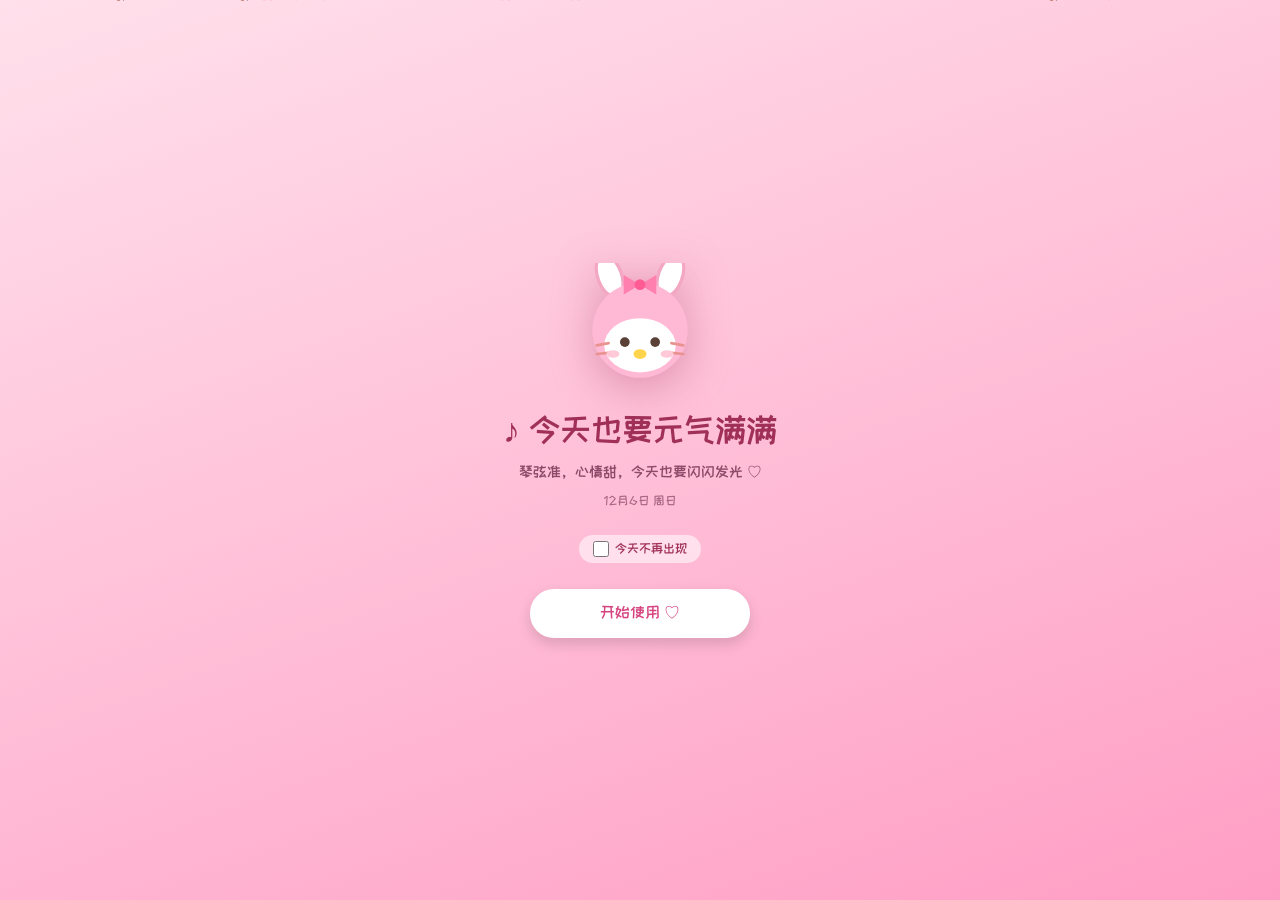
==== app/index.html @ b3c363d9 "修复时间选择器确定键50%点不动：确定键移至弹层头部（远离iOS底部工具栏遮盖区），全弹层底部安全垫增加" ====
<!DOCTYPE html>
<html lang="zh-CN">
<head>
<meta charset="UTF-8">
<meta name="viewport" content="width=device-width, initial-scale=1.0, viewport-fit=cover, user-scalable=no">
<meta name="apple-mobile-web-app-capable" content="yes">
<meta name="mobile-web-app-capable" content="yes">
<meta name="apple-mobile-web-app-status-bar-style" content="default">
<meta name="apple-mobile-web-app-title" content="秋秋课表">
<meta name="theme-color" content="#ffe6ef">
<link rel="apple-touch-icon" href="assets/icon-180.png?v=2">
<link rel="icon" href="assets/icon-192.png?v=2">
<link rel="manifest" href="manifest.json">
<title>秋秋课表 🎻</title>
<link rel="stylesheet" href="css/app.css">
</head>
<body class="t-melody">

<div id="wallpaper"></div>

<!-- 装饰 -->
<span class="deco" style="top:90px;left:-16px;font-size:70px">🎀</span>
<span class="deco" style="bottom:120px;right:-14px;font-size:60px">🌸</span>

<div id="app">
  <main id="main">

    <!-- ===== 今日 ===== -->
    <section class="page on" id="page-today">
      <div class="pagehead">
        <div>
          <div class="dt" id="todayDate">—</div>
          <h1 id="todayGreet">今日课程</h1>
        </div>
        <div class="sticker" id="mascotSlot"></div>
      </div>
      <div id="birthdayWrap"></div>
      <div id="nextWrap"></div>
      <div id="todayList" class="lList"></div>
      <div id="todaySummary" style="margin:6px 4px 0"></div>
    </section>

    <!-- ===== 周课表 ===== -->
    <section class="page" id="page-week">
      <div class="pagehead">
        <div>
          <div class="dt" id="weekMonth">—</div>
          <h1>本周课表</h1>
        </div>
        <div class="sticker" id="mascotSlot2"></div>
      </div>
      <div class="weeknav">
        <button id="wkPrev">‹</button>
        <span class="wt" id="wkLabel">—</span>
        <button id="wkNext">›</button>
        <div class="vtoggle">
          <button id="vHol" title="假期">🏖️</button>
          <button id="vList" class="on" title="列表">📋</button>
          <button id="vGrid" title="网格">▦</button>
        </div>
      </div>
      <div id="weekList"></div>
      <div id="weekGrid" style="display:none"></div>
      <div id="weekSummary" style="margin:6px 4px 0;text-align:center"></div>
    </section>

    <!-- ===== 学生 ===== -->
    <section class="page" id="page-students">
      <div class="pagehead">
        <div>
          <div class="dt">一起进步的小朋友们</div>
          <h1>我的学生</h1>
        </div>
        <div class="sticker" id="mascotSlot3"></div>
      </div>
      <div id="studentStats"></div>
      <div class="bstrip" id="bdayStrip"></div>
      <div class="search" id="searchWrap">🔍 <input type="text" id="searchInput" placeholder="找学生、找曲子…"></div>
      <div id="studentList"></div>
      <div style="text-align:center;margin-top:6px">
        <button class="btn ghost" id="btnAddStudent2">＋ 添加学生</button>
      </div>
    </section>

    <!-- ===== 乐团 ===== -->
    <section class="page" id="page-orch">
      <div class="pagehead">
        <div>
          <div class="dt">排练与演出，都值得被记住</div>
          <h1>乐团 · 演出</h1>
        </div>
        <div class="sticker" id="mascotSlot4"></div>
      </div>
      <div id="orchStats"></div>
      <div id="projList"></div>
      <div style="text-align:center;margin-top:6px">
        <button class="btn" id="btnAddProject">＋ 新演出项目</button>
      </div>
    </section>

    <!-- ===== 主题 ===== -->
    <section class="page" id="page-themes">
      <div class="pagehead">
        <div>
          <div class="dt">今天想穿哪一套？</div>
          <h1>主题 · 壁纸</h1>
        </div>
        <div class="sticker" style="font-size:28px">🎨</div>
      </div>
      <div class="tlabel">👤 我的头像（设置后显示在今日页）</div>
      <div style="display:flex;gap:14px;align-items:center;margin:0 4px 4px">
        <div class="sticker" id="userAvSlot" style="width:64px;height:64px;overflow:hidden"></div>
        <div style="flex:1">
          <label class="upbtn">📷 上传我的头像<input type="file" id="userAvFile" accept="image/*" hidden></label>
          <button class="btn ghost" id="btnUserAvDel" style="font-size:12px;padding:6px 12px;margin-left:8px">移除</button>
          <div class="thint" style="margin:6px 0 0;text-align:left">存在本机，不参与同步</div>
        </div>
      </div>
      <div class="tlabel">👤 我的资料与偏好</div>
      <div class="frm" style="margin:0 4px 4px">
        <div><label>称呼（问候和祝福里都会叫你）</label><input type="text" id="setName" placeholder="如：秋秋老师" maxlength="12"></div>
        <div style="display:flex;gap:9px;align-items:flex-end">
          <div style="flex:1"><label>我的生日</label>
            <button type="button" class="tfield" id="setBday">🎂 点击选择月-日</button></div>
          <div style="width:130px"><label>每节课时长</label>
            <select id="setDur" class="tsel" style="width:100%">
              <option value="30">30 分钟</option><option value="45">45 分钟</option><option value="60">60 分钟</option>
            </select></div>
        </div>
        <div><label>每日开屏祝福语（一行一句，留空恢复默认）</label>
          <textarea id="setGreetings" style="min-height:64px" placeholder="一行一句，每天轮换一条"></textarea></div>
        <button class="btn big" id="btnSaveProfile">保存资料 ♡</button>
      </div>
      <div class="tlabel">🎀 主题角色（换一套 = 全 App 换配色和贴纸）</div>
      <div class="tgrid" id="themeGrid"></div>
      <div class="tlabel">🔤 字体（选完立刻生效，第一次会下载一下）</div>
          <div class="fgrid" id="fontGrid"></div>
          <div class="tlabel">🖼️ 壁纸（背景随时换，也可上传自己的图片）</div>
      <div class="wgrid" id="wallGrid"></div>
      <div style="margin:10px 4px 0">
        <label class="upbtn">📷 上传自定义壁纸<input type="file" id="wallFile" accept="image/*" hidden></label>
      </div>
      <div class="tlabel">🎵 小工具</div>
      <div class="funrow">
        <button class="btn ghost" id="btnTuner">🎻 A4 音叉</button>
        <button class="btn ghost" id="btnMetro">🥁 节拍器</button>
      </div>
      <div class="tlabel">📄 账本</div>
      <div style="margin:0 4px 4px;display:flex;gap:9px">
        <button class="btn ghost" id="btnBill" style="flex:1">📊 本月账单</button>
        <button class="btn ghost" id="btnYear" style="flex:1">📈 年度统计</button>
      </div>
      <div class="tlabel">💾 数据小管家</div>
      <button class="btn big" id="btnOneImport" style="margin-bottom:10px">✨ 一键导入课表（粘贴文本 / 截图识别）</button>
      <div class="datarow">
        <button class="btn ghost" id="btnExport">📤 导出备份</button>
        <button class="btn ghost" id="btnImport">📥 导入备份</button>
      </div>
      <div class="tlabel">☁️ 云同步（两台手机数据一致）</div>
      <div class="frm" style="margin:0 4px">
        <div><label>服务器地址</label><input type="text" id="syncUrl" placeholder="如 https://qinqin.你的域名.com" autocomplete="off"></div>
        <div><label>同步码（一家人共用同一个）</label><input type="text" id="syncToken" placeholder="服务器 tokens.txt 里的码" autocomplete="off"></div>
        <div class="datarow">
          <button class="btn ghost" id="btnSyncSave">💾 保存设置</button>
          <button class="btn ghost" id="btnSyncTest">🔌 测试连接</button>
          <button class="btn ghost" id="btnSyncUp">⬆️ 上传</button>
          <button class="btn ghost" id="btnSyncDown">⬇️ 下载合并</button>
        </div>
        <div class="thint" id="syncHint">数据存在本机；配好云同步后，改任何内容都会自动同步到另一台手机 ♡</div>
      </div>
      <div class="thint" id="aboutLine">秋秋课表 · 一个装着爱的小课表 ♡</div>
    </section>

  </main>

  <nav id="tabbar">
    <button class="tab on" data-page="today"><span class="ti">🏠</span>今日</button>
    <button class="tab" data-page="week"><span class="ti">🗓️</span>周课表</button>
    <button class="tab" data-page="students"><span class="ti">🎀</span>学生</button>
    <button class="tab" data-page="orch"><span class="ti">🎼</span>乐团</button>
    <button class="tab" data-page="themes"><span class="ti">🎨</span>主题</button>
  </nav>
</div>

<!-- ===== 弹层：学生编辑 ===== -->
<div class="mask" id="maskStudent">
  <div class="sheet" style="position:relative">
    <button class="close" data-close="maskStudent">✕</button>
    <h3 id="studentFormTitle">添加学生</h3>
    <div class="frm">
      <div><label>名字</label><input type="text" id="fName" placeholder="小朋友的昵称" maxlength="10"></div>
      <div><label>头像（点一个，或上传照片）</label>
        <div id="avPrev" class="sticker" style="width:52px;height:52px;margin:0 auto 8px;display:flex;align-items:center;justify-content:center;font-size:26px;overflow:hidden"></div><div class="emgrid" id="emGrid"></div>
        <div style="display:flex;gap:10px;align-items:center;margin-top:8px">
          <label class="upbtn">📷 上传照片做头像<input type="file" id="avatarFile" accept="image/*" hidden></label>
          <span style="font-size:11px;color:var(--sub)">自动裁方压缩，存在手机里</span>
        </div>
      </div>
      <div><label>课程颜色（周课表格子和卡片都用它）</label><div class="emgrid" id="heartGrid"></div></div>
      <div><label>程度 / 级别</label><input type="text" id="fLevel" placeholder="如：英皇 3 级 / 启蒙班" maxlength="12"></div>
      <div><label>正在练的曲子</label><input type="text" id="fPiece" placeholder="如：《开塞 No.2》" maxlength="30"></div>
      <div><label>地点（去哪上这孩子的课）</label><input type="text" id="fLoc" placeholder="如：琴房 302 / 学校 / 线上" maxlength="16"></div>
      <div style="display:flex;gap:9px">
        <div style="flex:1"><label>家长电话</label><input type="text" id="fPhone" placeholder="家长手机号" inputmode="tel" maxlength="15"></div>
        <div style="flex:1"><label>孩子生日（月-日）</label><input type="text" id="fBday" placeholder="如 03-15" maxlength="5"></div>
      </div>
      <div style="display:flex;gap:9px;align-items:flex-end">
        <div style="flex:1"><label>课时包（剩余节数）</label><input type="number" id="fPass" placeholder="如 20" min="0" inputmode="numeric"></div>
        <div style="flex:1.2"><label>练琴照片（最多6张）</label>
          <label class="upbtn" style="width:100%;justify-content:center">📷 上传照片<input type="file" id="photoFile" accept="image/*" multiple hidden></label></div>
      </div>
      <div id="photoGrid" class="pgrid"></div>
      <div><label>每节课课时费（元，选填，用来记小账本）</label><input type="number" id="fFee" placeholder="如：300" min="0" inputmode="numeric"></div>
      <div><label>每周固定上课时间（可多个，带备注）</label><div id="slotRows"></div>
        <button type="button" class="btn ghost" id="btnAddSlot" style="margin-top:8px;font-size:13px;padding:8px 14px">＋ 加一个固定时间</button>
      </div>
      <div><label>备注</label><textarea id="fNote" placeholder="手型要盯、家长微信是…" maxlength="60"></textarea></div>
      <div class="formerr" id="studentErr">先给小朋友起个名字吧</div>
      <button class="btn big" id="btnSaveStudent">保存 ♡</button>
      <button class="btn ghost big" id="btnDelStudent" style="display:none;color:#e05c7e">删除这个学生</button>
    </div>
  </div>
</div>

<!-- ===== 弹层：课程操作 ===== -->
<div class="mask" id="maskLesson">
  <div class="sheet" style="position:relative">
    <button class="close" data-close="maskLesson">✕</button>
    <div class="lessonhead">
      <div class="av" id="lsAv">🐰</div>
      <div><div class="t1" id="lsTitle">果果 · 10:30</div><div class="t2" id="lsSub">《开塞 No.2》</div></div>
    </div>
    <div class="actgrid">
      <button class="btn" id="btnDone">✓ 上完这节课</button>
      <button class="btn ghost" id="btnLeave">🏖️ 今天请假</button>
      <button class="btn ghost" id="btnCancelStatus">↩️ 撤销打卡状态</button>
      <button class="btn ghost" id="btnResched" style="display:none">📅 改期（选新日期时间）</button>
      <button class="btn ghost" id="btnConfirm" style="display:none">✅ 确认已约（家长已确认）</button>
      <button class="btn ghost" id="btnEditEvent" style="display:none">✏️ 改期 / 编辑</button>
      <button class="btn ghost" id="btnDelExtra" style="color:#e05c7e;display:none">🗑️ 删除这节加课</button>
    </div>
    <div class="notewrap" id="noteWrap">
      <div class="frm" style="margin-top:12px">
        <div><label>这节课的小记录（选填）</label>
        <textarea id="lsNote" placeholder="作业：开塞 3-5 条；顿弓有进步 ♪"></textarea></div>
        <button class="btn big" id="btnSaveDone">保存打卡 ✓</button>
      </div>
    </div>
  </div>
</div>

<!-- ===== 弹层：加课 ===== -->
<div class="mask" id="maskExtra">
  <div class="sheet" style="position:relative">
    <button class="close" data-close="maskExtra">✕</button>
    <h3>加一节课</h3>
    <div class="frm">
      <div><label>学生</label><select id="exStudent"></select></div>
      <button type="button" class="tfield big" id="exDT">📅 点此选择日期与开始时间</button>
      <button type="button" class="tfield big" id="exEndT">🏁 结束时间（选填，点了再选）</button>
      <div><label>备注（选填）</label><input type="text" id="exNote" placeholder="加课 / 补课" maxlength="20"></div>
      <div class="formerr" id="extraErr">先去「学生」页添加小朋友哦</div>
      <button class="btn big" id="btnSaveExtra">加上这节课 ♪</button>
    </div>
  </div>
</div>

<!-- ===== 弹层：音叉 / 节拍器 ===== -->
<div class="mask" id="maskTuner">
  <div class="sheet" style="position:relative">
    <button class="close" data-close="maskTuner">✕</button>
    <div id="tunerPane">
      <h3>🎻 A4 音叉</h3>
      <div class="tunerbox">
        <div class="note">A · 440Hz</div>
        <button class="btn big" id="btnPlayA4">▷ 播放标准音</button>
        <div class="hz">对弦的时候用 · 依次是 G D A E</div>
        <div style="display:flex;gap:8px">
          <button class="btn ghost" data-tone="196.0" style="flex:1">G3</button>
          <button class="btn ghost" data-tone="293.7" style="flex:1">D4</button>
          <button class="btn ghost" data-tone="440.0" style="flex:1">A4</button>
          <button class="btn ghost" data-tone="659.3" style="flex:1">E5</button>
        </div>
      </div>
    </div>
    <div id="metroPane" style="display:none">
      <h3>🥁 节拍器</h3>
      <div class="tunerbox">
        <div class="pulse" id="metroPulse">🎶</div>
        <div class="bpmdir">
          <button class="btn ghost" id="bpmMinus">−</button>
          <input type="number" id="bpmVal" value="72" min="30" max="220">
          <button class="btn ghost" id="bpmPlus">＋</button>
          <span style="font-size:12.5px;color:var(--sub)">BPM</span>
        </div>
        <div class="beatdots" id="beatDots"><span></span><span></span><span></span><span></span></div>
        <button class="btn big" id="btnMetroToggle">▷ 开始打拍子</button>
      </div>
    </div>
  </div>
</div>

    <!-- ===== 弹层：假期模式 ===== -->
    <div class="mask" id="maskHoliday">
      <div class="sheet" style="position:relative">
        <button class="close" data-close="maskHoliday">✕</button>
        <h3>🏖️ 假期模式</h3>
        <div class="frm">
          <div class="thint" style="text-align:left;margin-bottom:4px">假期范围内的课自动置灰放假，不计入课时和账本</div>
          <div id="holList"></div>
          <div style="display:flex;gap:9px;margin-top:6px">
            <button type="button" class="tfield" id="holStart">📅 开始日期</button>
            <button type="button" class="tfield" id="holEnd">📅 结束日期</button>
          </div>
          <button class="btn big" id="btnAddHol">＋ 添加这段假期</button>
        </div>
      </div>
    </div>

    <!-- ===== 弹层：备份 ===== -->
<div class="mask" id="maskBackup">
  <div class="sheet" style="position:relative">
    <button class="close" data-close="maskBackup">✕</button>
    <h3 id="backupTitle">导出备份</h3>
    <div class="frm">
      <div id="backupHint" style="font-size:12.5px;color:var(--sub);line-height:1.7"></div>
      <textarea id="backupText" style="min-height:110px;font-size:12px;word-break:break-all" readonly></textarea>
      <button class="btn big" id="btnCopyCode">复制分享码</button>
      <button class="btn ghost big" id="btnDoImport" style="display:none">导入这份课表</button>
    </div>
  </div>
</div>

<!-- ===== 弹层：演出项目 ===== -->
<div class="mask" id="maskProject">
  <div class="sheet" style="position:relative">
    <button class="close" data-close="maskProject">✕</button>
    <h3 id="projFormTitle">新演出项目</h3>
    <div class="frm">
      <div><label>项目名称（乐团 + 音乐会）</label><input type="text" id="pTitle" placeholder="如：城市交响乐团 · 秋季音乐会" maxlength="24"></div>
      <div style="display:flex;gap:9px">
        <div style="flex:1"><label>排练费 / 次（元）</label><input type="number" id="pRfee" placeholder="如：300" min="0" inputmode="numeric"></div>
        <div style="flex:1"><label>演出费 / 场（元）</label><input type="number" id="pCfee" placeholder="如：800" min="0" inputmode="numeric"></div>
      </div>
      <div><label>备注（选填）</label><input type="text" id="pNote" placeholder="指挥、曲目、联系人…" maxlength="40"></div>
      <div class="formerr" id="projErr">给项目起个名字吧</div>
      <button class="btn big" id="btnSaveProject">保存 ♡</button>
      <button class="btn ghost big" id="btnDelProject" style="display:none;color:#e05c7e">🗑️ 删除这个项目（连排练演出一起）</button>
    </div>
  </div>
</div>

<!-- ===== 弹层：排练 / 演出日程 ===== -->
<div class="mask" id="maskEvent">
  <div class="sheet" style="position:relative">
    <button class="close" data-close="maskEvent">✕</button>
    <h3 id="eventFormTitle">加排练</h3>
    <div class="frm">
      <div><label>属于哪个项目</label><select id="evProject"></select></div>
      <div style="display:flex;gap:9px">
        <div style="flex:1"><label>类型</label><select id="evKind">
          <option value="reh">🎼 排练</option>
          <option value="perf">✨ 演出</option>
        </select></div>
        <div style="flex:1.6"><label>日期与开始时间（点此选择）</label>
          <button type="button" class="tfield big" id="evDT">📅 选择</button></div>
      </div>
      <button type="button" class="tfield big" id="evEndT">🏁 结束时间（选填，点了再选）</button>
      <div><label>地点（选填）</label><input type="text" id="evVenue" placeholder="排练厅 / 音乐厅地址" maxlength="30"></div>
      <div><label>备注（选填）</label><input type="text" id="evNote" placeholder="重点过乐队合奏部分" maxlength="30"></div>
      <div class="formerr" id="eventErr">要先有演出项目哦</div>
      <button class="btn big" id="btnSaveEvent">保存 ♪</button>
      <button class="btn ghost big" id="btnDelEvent" style="display:none;color:#e05c7e">🗑️ 删除这条日程</button>
    </div>
  </div>
</div>

<!-- ===== 弹层：一键导入课表 ===== -->
<div class="mask" id="maskOneImport">
  <div class="sheet" style="position:relative">
    <button class="close" data-close="maskOneImport">✕</button>
    <h3>📥 一键导入课表</h3>
    <div class="itabs">
      <button class="itab on" data-imp="text">📝 粘贴文本</button>
      <button class="itab" data-imp="ai">🖼️ 截图识别</button>
    </div>
    <div id="impTextPane" class="frm" style="margin-top:12px">
      <div><label>把备忘录 / 微信里的课表文字原样粘贴进来</label>
      <textarea id="impText" style="min-height:150px" placeholder="支持这种格式：&#10;周六&#10;音乐教室 302&#10;9:45~10:30 小小兔&#10;10:30~11:15 果果（先去 301 再去 302）&#10;周日&#10;城南教学点&#10;陆小慷 7:30"></textarea></div>
      <button class="btn big" id="btnParseText">解析预览 ♪</button>
      <div class="thint">全程在本机解析，不联网、不花钱。识别不了的行会列出来供参考</div>
    </div>
    <div id="impAiPane" class="frm" style="margin-top:12px;display:none">
      <div><label>课表截图（备忘录 / 聊天记录截图都行）</label>
      <input type="file" id="impFile" accept="image/*" style="width:100%;font-size:13px"></div>
      <div><label>智谱 API Key（图片识别需要，只存在本机）</label>
      <input type="text" id="aiKey" placeholder="粘贴你的智谱 Key" autocomplete="off"></div>
      <button class="btn big" id="btnAiParse">🤖 识别这张截图</button>
      <div class="thint">走 AI 识别，免费模型（glm-4v-flash）；不想配 Key 就用左边的粘贴文本</div>
    </div>
    <div id="impPreview" style="display:none">
      <div class="tlabel" style="margin-top:14px">解析结果 —— 勾选要导入的，名字/时间/地点都能改</div>
      <div id="prevList"></div>
      <div id="prevSkipped" style="display:none;margin:8px 4px 0">
        <div class="thint" style="text-align:left;color:#c9a26b">⚠️ 这些行没看懂，没敢导入：</div>
        <div id="prevSkippedList" style="font-size:11.5px;color:var(--sub);padding:2px 6px;line-height:1.7"></div>
      </div>
      <button class="btn big" id="btnDoImportSched" style="margin-top:12px">导入勾选的课程 ♡</button>
    </div>
  </div>
</div>

<!-- ===== 弹层：账单/统计 ===== -->
    <div class="mask" id="maskBill">
      <div class="sheet" style="position:relative">
        <button class="close" data-close="maskBill">✕</button>
        <h3 id="billTitle">📊 本月账单</h3>
        <div id="billBody"></div>
        <button class="btn big" id="btnBillCopy" style="margin-top:12px">📋 复制账单文本</button>
      </div>
    </div>

    <!-- ===== 弹层：日期时间选择器 ===== -->
<div class="mask" id="maskPick">
  <div class="sheet" style="position:relative">
    <div class="phead">
      <button class="pghost" id="pickClose">✕</button>
      <h3 id="pickTitle">选择时间</h3>
      <button class="pok" id="pickOk">确定</button>
    </div>
    <div id="pickCalWrap" style="display:none">
      <div class="calnav">
        <button id="calPrev">‹</button><span id="calLabel"></span><button id="calNext">›</button>
      </div>
      <div class="calgrid" id="calDow">
        <span class="cdow">一</span><span class="cdow">二</span><span class="cdow">三</span><span class="cdow">四</span><span class="cdow">五</span><span class="cdow">六</span><span class="cdow">日</span>
      </div>
      <div class="calgrid" id="calGrid"></div>
    </div>
    <div class="pdisp" id="pickDisp">--:--</div>
    <div class="chipgrid" id="chipGrid"></div>
    <div class="fine">
      <button type="button" id="fM5">− 5 分钟</button>
      <button type="button" id="fP5">＋ 5 分钟</button>
    </div>
  </div>
</div>

<!-- ===== 生日彩蛋 ===== -->
<div id="splash">
  <svg class="mel" viewBox="0 0 120 120">
    <ellipse cx="32" cy="12" rx="11" ry="20" fill="#fff" stroke="#f3a7c3" stroke-width="3" transform="rotate(-20 32 12)"/>
    <ellipse cx="88" cy="12" rx="11" ry="20" fill="#fff" stroke="#f3a7c3" stroke-width="3" transform="rotate(20 88 12)"/>
    <circle cx="60" cy="62" r="44" fill="#ffb9d4"/>
    <ellipse cx="60" cy="76" rx="33" ry="25" fill="#fff"/>
    <circle cx="46" cy="73" r="4.5" fill="#5b4037"/><circle cx="74" cy="73" r="4.5" fill="#5b4037"/>
    <ellipse cx="60" cy="84" rx="6" ry="4.5" fill="#ffd44d"/>
    <g stroke="#e8938f" stroke-width="2.5" stroke-linecap="round">
      <line x1="20" y1="76" x2="31" y2="74"/><line x1="20" y1="84" x2="31" y2="83"/>
      <line x1="100" y1="76" x2="89" y2="74"/><line x1="100" y1="84" x2="89" y2="83"/>
    </g>
    <ellipse cx="35" cy="84" rx="6" ry="3.5" fill="#ffc9d8"/><ellipse cx="85" cy="84" rx="6" ry="3.5" fill="#ffc9d8"/>
    <g transform="translate(60 20)"><path d="M0 0 L-15 -9 L-15 9 Z" fill="#ff7fae"/><path d="M0 0 L15 -9 L15 9 Z" fill="#ff7fae"/><circle r="5" fill="#ff5c96"/></g>
  </svg>
  <h2 id="splashTitle">🎂 生日快乐</h2>
  <p id="splashText">愿新的一岁，<br>琴声和日子都甜甜的 ♡<br><span style="font-size:12.5px;opacity:.75">—— 这个小课表，是给你的一份小心意</span></p>
  <label class="splash-skip"><input type="checkbox" id="splashSkip"> 今天不再出现</label>
  <button class="btn big" id="btnSplashClose" style="max-width:220px">开始使用 ♡</button>
</div>

<div id="toast"></div>
<div id="netBadge">📴 离线中 · 数据照常记</div>

<script src="js/app.js"></script>
</body>
</html>
---- app/css/app.css ----
/* 秋秋课表 · 可爱风样式 */
@font-face{
  font-family:'ZCOOL';
  src:url('../assets/zcool.woff2') format('woff2');
  font-display:swap;
}
@font-face{
  font-family:'HuangYou';
  src:url('../assets/font-huangyou.woff2') format('woff2');
  font-display:swap;
}
@font-face{
  font-family:'KaiShu';
  src:url('../assets/font-kai.woff2') format('woff2');
  font-display:swap;
}
*{margin:0;padding:0;box-sizing:border-box;-webkit-tap-highlight-color:transparent}
html,body{height:100%}
body{
  font-family:'ZCOOL','Yuanti SC','PingFang SC','Microsoft YaHei',sans-serif;
  /* 字体族由 body 上的 f-* 类决定 */
  background:var(--bg1);
  color:var(--text);
  overflow-x:hidden;
}

/* ---------- 字体 ---------- */
body.f-kuaile{font-family:'ZCOOL','Yuanti SC','PingFang SC','Microsoft YaHei',sans-serif}
body.f-huangyou{font-family:'HuangYou','ZCOOL','Yuanti SC','PingFang SC','Microsoft YaHei',sans-serif}
body.f-kai{font-family:'KaiShu','Yuanti SC','PingFang SC','Microsoft YaHei',sans-serif}
body.f-sys{font-family:-apple-system,BlinkMacSystemFont,'PingFang SC','Hiragino Sans GB','Microsoft YaHei',sans-serif}

/* ---------- 字体选择卡片 ---------- */
.fgrid{display:grid;grid-template-columns:1fr 1fr;gap:10px}
.fcard{border-radius:20px;padding:10px 12px;background:var(--card);box-shadow:0 5px 14px rgba(150,100,125,.10);position:relative;outline:2.5px solid transparent;border:none;cursor:pointer;font-family:inherit;text-align:left;min-width:0}
.fcard.sel{outline-color:var(--accent)}
.fcard .fn{font-size:15px;color:var(--text);font-weight:700;display:block}
.fcard .fd{font-size:10.5px;color:var(--sub);display:block;margin-top:2px}
.fcard .ck{position:absolute;top:8px;right:8px;width:20px;height:20px;border-radius:50%;background:var(--accent);color:var(--onaccent);font-size:12px;display:flex;align-items:center;justify-content:center}
.fcard .fs{font-size:20px;color:var(--text)}

/* ---------- 时间控件 / 头像上传 ---------- */
/* ---------- 时间控件 / 头像上传 ---------- */
.tsel{border:2px solid var(--chip);background:var(--card);color:var(--text);border-radius:12px;padding:8px 4px;font-size:14px;font-family:inherit;min-width:0;flex:1}
.tsel.h{flex:1.1}
.av{overflow:hidden}
.av .avimg,.avimg{width:100%;height:100%;object-fit:cover;border-radius:50%;display:block}
.upbtn{display:inline-flex;align-items:center;gap:5px;background:var(--chip);color:var(--text);border-radius:16px;padding:8px 14px;font-size:13px;cursor:pointer;user-select:none}
.upbtn:active{transform:scale(.97)}

/* ---------- 日期时间选择器 / 可点字段 ---------- */
/* ---------- 日期时间选择器 / 可点字段 ---------- */
.tfield{display:block;width:100%;text-align:left;background:var(--card);border:2px solid var(--chip);color:var(--text);border-radius:14px;padding:10px 12px;font-size:14px;font-family:inherit;cursor:pointer;min-width:0}
.tfield:active{transform:scale(.985)}
.tfield.big{border-radius:18px}
.calnav{display:flex;align-items:center;justify-content:center;gap:16px;margin-bottom:8px}
.calnav button{background:var(--card);border:2px solid var(--chip);color:var(--text);border-radius:12px;width:36px;height:30px;font-size:15px;cursor:pointer}
.calnav span{font-size:15px;color:var(--text);min-width:110px;text-align:center}
.calgrid{display:grid;grid-template-columns:repeat(7,1fr);gap:4px;margin-bottom:6px}
.cdow{font-size:10.5px;color:var(--sub);text-align:center;padding:2px 0}
.cday{aspect-ratio:1;border:none;background:var(--card);border-radius:10px;font-size:13px;color:var(--text);cursor:pointer;font-family:inherit}
.cday:active{transform:scale(.92)}
.cday.on{background:var(--accent);color:var(--onaccent);font-weight:700}
.cday.today{box-shadow:inset 0 0 0 2px var(--accent)}
.pdisp{font-size:34px;text-align:center;color:var(--accent);margin:6px 0 10px;letter-spacing:1px}
.chipgrid{display:grid;grid-template-columns:repeat(4,1fr);gap:6px;max-height:190px;overflow-y:auto}
.chip{border:2px solid var(--chip);background:var(--card);color:var(--text);border-radius:12px;padding:9px 0;font-size:13px;cursor:pointer;font-family:inherit}
.chip.on{background:var(--accent);border-color:var(--accent);color:var(--onaccent);font-weight:700}
.fine{display:flex;gap:10px;justify-content:center;margin-top:10px}
.fine button{background:var(--chip);color:var(--text);border:none;border-radius:14px;padding:8px 16px;font-size:13px;cursor:pointer;font-family:inherit}
.dowchips{display:flex;gap:5px;margin-bottom:8px}
.dchip{flex:1;min-width:0;border:2px solid var(--chip);background:var(--card);border-radius:12px;padding:10px 0;font-size:13px;cursor:pointer;color:var(--sub);font-family:inherit;text-align:center}
.dchip.on{background:var(--accent);border-color:var(--accent);color:var(--onaccent);font-weight:700}
.slotcard .slotrow .del{width:40px;height:44px;flex-shrink:0}

/* ---------- 主题 ---------- */
body.t-melody{--bg1:#ffe6ef;--bg2:#fff9fb;--accent:#ff6d9d;--accent2:#ff8fb3;--chip:#ffd7e5;--text:#7c4258;--sub:#b9879b;--card:#ffffff;--onaccent:#fff}
body.t-kitty{--bg1:#fff3f4;--bg2:#ffffff;--accent:#ff5f7e;--accent2:#ff8298;--chip:#ffdde3;--text:#8c3a4a;--sub:#c08e98;--card:#ffffff;--onaccent:#fff}
body.t-kuromi{--bg1:#2e2837;--bg2:#403a4c;--accent:#c79bee;--accent2:#a97fe0;--chip:#4a4258;--text:#f3ecfb;--sub:#a997c2;--card:#463f54;--onaccent:#2e2837}
body.t-cinnamo{--bg1:#e7f3fe;--bg2:#fbfdff;--accent:#5aa9e6;--accent2:#82bff0;--chip:#d3e8fa;--text:#3d6584;--sub:#7d9cb5;--card:#ffffff;--onaccent:#fff}

/* ---------- 壁纸层 ---------- */
#wallpaper{
  position:fixed;inset:0;z-index:0;background-size:cover;background-position:center;
  transition:opacity .3s;
}
#wallpaper::after{content:'';position:absolute;inset:0;background:linear-gradient(160deg,var(--bg1) 0%,var(--bg2) 100%);opacity:.86}
body.t-kuromi #wallpaper::after{opacity:.9}

/* ---------- 布局 ---------- */
#app{position:relative;z-index:1;max-width:520px;margin:0 auto;min-height:100dvh;display:flex;flex-direction:column;
  padding-top:env(safe-area-inset-top)}
main{flex:1;padding:4px 16px 24px}
.page{display:none;animation:fadeIn .25s ease}
.page.on{display:block}
@keyframes fadeIn{from{opacity:0;transform:translateY(6px)}to{opacity:1;transform:none}}

.deco{position:fixed;z-index:0;user-select:none;pointer-events:none;opacity:.14}

/* ---------- 页头 ---------- */
.pagehead{display:flex;justify-content:space-between;align-items:center;padding:12px 4px 10px}
.pagehead .dt{font-size:13px;color:var(--sub)}
.pagehead h1{font-size:26px;color:var(--text);margin-top:2px;font-weight:400}
.sticker{width:56px;height:56px;border-radius:50%;background:var(--card);box-shadow:0 4px 14px rgba(0,0,0,.10);display:flex;align-items:center;justify-content:center;overflow:hidden;flex-shrink:0}

/* ---------- 通用组件 ---------- */
.card{background:var(--card);border-radius:22px;box-shadow:0 6px 18px rgba(150,100,125,.10);position:relative}
body.t-kuromi .card{box-shadow:0 6px 18px rgba(0,0,0,.28)}
.pill{display:inline-flex;align-items:center;gap:4px;background:var(--chip);color:var(--text);border-radius:20px;padding:4px 12px;font-size:12.5px}
.pill.acc{background:var(--accent);color:var(--onaccent)}
.btn{
  display:inline-flex;align-items:center;justify-content:center;gap:6px;
  background:var(--accent);color:var(--onaccent);border:none;border-radius:20px;
  padding:11px 20px;font-size:15px;font-family:inherit;cursor:pointer;
  box-shadow:0 6px 14px rgba(0,0,0,.14);transition:transform .12s,opacity .2s;
}
.btn:active{transform:scale(.96)}
.btn.ghost{background:var(--chip);color:var(--text);box-shadow:none}
.btn.big{width:100%;padding:14px;font-size:16px;border-radius:24px}
.btn:disabled{opacity:.45}
button{font-family:inherit}

/* ---------- 生日条 ---------- */
.birthday{margin:2px 4px 0;display:flex;align-items:center;gap:8px;width:calc(100% - 8px);border:none;font-family:inherit;cursor:pointer;
  background:linear-gradient(90deg,var(--accent2),var(--accent));color:var(--onaccent);
  border-radius:18px;padding:9px 14px;font-size:13.5px;
  box-shadow:0 6px 14px rgba(255,109,157,.30)}
.birthday:active{transform:scale(.98)}
.birthday .bd-hint{margin-left:auto;font-size:11px;opacity:.85;background:rgba(255,255,255,.28);border-radius:12px;padding:2px 8px}

/* ---------- 下一节卡片 ---------- */
.nextcard{margin:12px 4px 0;padding:15px 16px}
.nextcard .ear{position:absolute;top:-13px;width:26px;height:30px;background:var(--card);border-radius:50%;z-index:-1}
.nextcard .ear::after{content:'';position:absolute;inset:7px 8px 10px;background:var(--chip);border-radius:50%}
.nextcard .ear.l{left:26px;transform:rotate(-16deg)}
.nextcard .ear.r{right:26px;transform:rotate(16deg)}
.nc-top{display:flex;justify-content:space-between;align-items:center;gap:10px}
.nc-time{font-size:29px;color:var(--text);font-weight:700;letter-spacing:1px;line-height:1.1}
.nc-info{margin-top:6px;font-size:14.5px;color:var(--text)}
.nc-info .st{color:var(--sub);font-size:12.5px;margin-top:3px}
.nc-cd{display:flex;flex-direction:column;align-items:center;gap:4px;flex-shrink:0}
.nc-cd .num{font-size:12.5px;color:var(--sub)}
.cdchip{background:var(--accent);color:var(--onaccent);border-radius:20px;padding:5px 13px;font-size:13px;white-space:nowrap}

/* ---------- 课程行 ---------- */
.lList{margin:12px 4px 0}
.lrow{display:flex;align-items:center;gap:11px;padding:11px 13px;border-radius:20px;margin-bottom:9px;
  background:var(--card);box-shadow:0 4px 12px rgba(150,100,125,.08);cursor:pointer;border:none;width:100%;text-align:left;font-family:inherit}
body.t-kuromi .lrow{box-shadow:0 4px 12px rgba(0,0,0,.25)}
.lrow:active{transform:scale(.985)}
.lrow .lt{font-size:15px;font-weight:700;color:var(--text);width:46px;flex-shrink:0}
.lrow .av{width:38px;height:38px;border-radius:50%;display:flex;align-items:center;justify-content:center;font-size:20px;flex-shrink:0}
.lrow .li{flex:1;min-width:0}
.lrow .nm{font-size:14.5px;color:var(--text);font-weight:700}
.lrow .pc{font-size:12px;color:var(--sub);margin-top:2px;white-space:nowrap;overflow:hidden;text-overflow:ellipsis}
.lrow.done{opacity:.5}
.lrow.done .nm{text-decoration:line-through}
.lrow.leave{opacity:.45}
.lrow .st-chip{font-size:11.5px;border-radius:16px;padding:4px 9px;background:var(--chip);color:var(--text);flex-shrink:0}
.lrow .st-chip.now{background:var(--accent);color:var(--onaccent)}
.lrow .st-chip.done{background:var(--accent);color:var(--onaccent);opacity:.85}
.notemini{font-size:11px;color:var(--accent);margin-top:2px}

/* ---------- 周课表 ---------- */
.weeknav{display:flex;align-items:center;justify-content:center;gap:14px;margin:2px 0 8px}
.weeknav button{background:var(--card);border:none;border-radius:16px;width:38px;height:32px;font-size:15px;color:var(--text);box-shadow:0 3px 8px rgba(150,100,125,.08);cursor:pointer}
.weeknav .wt{font-size:14px;color:var(--text);min-width:110px;text-align:center}
.wrow{display:flex;align-items:center;gap:10px;padding:10px 13px;border-radius:18px;margin-bottom:8px;
  background:var(--card);box-shadow:0 3px 10px rgba(150,100,125,.07)}
body.t-kuromi .wrow{box-shadow:0 3px 10px rgba(0,0,0,.22)}
.wrow .wd{width:58px;text-align:center;flex-shrink:0}
.wrow .wd .n{font-size:15px;font-weight:700;color:var(--text)}
.wrow .wd .d{font-size:11px;color:var(--sub)}
.wrow .wd .d{font-size:11px;color:var(--sub);white-space:nowrap}
.wrow.today{background:linear-gradient(90deg,var(--bg1),var(--chip));outline:2px solid var(--accent)}
.wchips{display:flex;flex-wrap:wrap;gap:6px;flex:1}
.wchip{font-size:11.5px;color:#6b4457;background:var(--wc,#ffe3ec);border-radius:14px;padding:4px 9px;border:none;cursor:pointer;font-family:inherit;max-width:100%;white-space:nowrap;overflow:hidden;text-overflow:ellipsis}
.wchip.evt-reh{background:#ecd9f7;color:#6a4a8c}
.wchip.evt-perf{background:#ffedc9;color:#8a6116}
.wchip b{color:var(--accent)}
body.t-kuromi .wchip{color:#f3e9f5}
body.t-kuromi .wchip b{color:#e3c8ff}
body.t-kuromi .wchip.evt-reh{background:#4a3a63;color:#e3d2fb}
body.t-kuromi .wchip.evt-perf{background:#5c4a1f;color:#ffe9b8}
.wrow .empty{font-size:12px;color:var(--sub)}
.wrow .addbtn{margin-left:auto;border:none;background:var(--chip);color:var(--text);width:26px;height:26px;border-radius:50%;font-size:15px;cursor:pointer;flex-shrink:0;line-height:1}
.vtoggle{display:flex;background:var(--card);border-radius:14px;padding:3px;box-shadow:0 3px 8px rgba(150,100,125,.07);margin-left:6px;flex-shrink:0}
.vtoggle button{border:none;background:none;color:var(--sub);width:34px;height:28px;border-radius:11px;font-size:14px;cursor:pointer}
.vtoggle button.on{background:var(--accent);color:var(--onaccent)}

/* 网格周课表（WakeUp 风格） */
#weekGrid{padding-bottom:4px}
.gtbl{display:grid;grid-template-columns:32px repeat(7,1fr);gap:2px;min-width:0}
.ghead{background:var(--card);border-radius:9px;text-align:center;padding:4px 0 3px;font-size:9px;color:var(--sub);box-shadow:0 2px 6px rgba(150,100,125,.06);overflow:hidden;white-space:nowrap}
.ghead b{display:block;font-size:11px;color:var(--text)}
.ghead.today{background:var(--accent)}
.ghead.today b,.ghead.today{color:var(--onaccent)}
.gtime{font-size:9px;color:var(--sub);text-align:center;padding-top:7px;line-height:1.1}
.gcell{min-height:56px;min-width:0;background:color-mix(in srgb, var(--card) 55%, transparent);border-radius:9px;display:flex;flex-direction:column;gap:2px;padding:2px}
.gblk{border:none;cursor:pointer;font-family:inherit;text-align:left;border-radius:8px;padding:3px 3px;font-size:9.5px;color:#5c3a4a;line-height:1.25;overflow:hidden;width:100%;min-width:0}
.gblk b{overflow:hidden}
.gblk .t{overflow:hidden}
.gblk b{display:block;font-size:9.5px;overflow:hidden;text-overflow:ellipsis;white-space:nowrap}
.gblk .t{display:block;font-size:8px;opacity:.75;overflow:hidden;text-overflow:ellipsis;white-space:nowrap}
@media (max-width:360px){
  .gcell{min-height:50px;padding:2px 1px}
  .gblk b,.gblk{font-size:9px}
  .ghead b{font-size:10px}
}
.gblk.evt-reh{background:#ecd9f7;color:#6a4a8c}
.gblk.evt-perf{background:#ffedc9;color:#8a6116}
body.t-kuromi .gblk{color:#f3e9f5}
body.t-kuromi .gcell{background:rgba(255,255,255,.06)}

/* ---------- 学生页 ---------- */
.statcard{margin:4px 4px 12px;padding:13px 16px;display:flex;align-items:center;gap:12px}
.statcard .big{font-size:24px;color:var(--accent);font-weight:700}
.statcard .lbl{font-size:12.5px;color:var(--sub);margin-top:1px}
.statcard .sep{width:1px;height:34px;background:var(--chip)}
.search{margin:0 4px 10px;background:var(--card);border-radius:20px;padding:9px 15px;font-size:13.5px;color:var(--sub);box-shadow:0 4px 10px rgba(120,160,200,.10)}
.search input{border:none;background:transparent;outline:none;color:var(--text);font-family:inherit;font-size:13.5px;width:100%}
.scard{padding:13px 14px;border-radius:22px;margin-bottom:11px;background:var(--card);box-shadow:0 5px 14px rgba(120,160,200,.10);cursor:pointer;border:none;width:100%;text-align:left;font-family:inherit}
.scard:active{transform:scale(.985)}
.scard .top{display:flex;align-items:center;gap:11px}
.scard .av{width:46px;height:46px;border-radius:50%;display:flex;align-items:center;justify-content:center;font-size:24px;flex-shrink:0}
.scard .nm{font-size:16px;color:var(--text);font-weight:700}
.scard .chips{margin-top:5px;display:flex;gap:5px;flex-wrap:wrap}
.scard .chips span{font-size:10.5px;background:var(--chip);color:var(--text);border-radius:12px;padding:2px 8px}
.scard .song{margin-top:9px;font-size:12.5px;color:var(--text);background:var(--bg1);border-radius:14px;padding:6px 11px}
.scard .meta{margin-top:8px;display:flex;justify-content:space-between;align-items:center;font-size:12px;color:var(--sub)}
.hearts{color:var(--accent);letter-spacing:2px}
.hearts .off{opacity:.25}
.editbtns{display:flex;gap:8px;margin-top:10px}
.editbtns .mini{flex:1;border:none;border-radius:14px;padding:8px 0;font-size:12.5px;cursor:pointer;background:var(--chip);color:var(--text);font-family:inherit}
.editbtns .mini.danger{color:#e05c7e}

/* ---------- 乐团页 ---------- */
.projcard{padding:13px 14px;border-radius:22px;margin-bottom:12px;background:var(--card);box-shadow:0 5px 14px rgba(120,160,200,.10)}
.projcard .top{display:flex;align-items:center;gap:11px}
.projcard .av{width:46px;height:46px;border-radius:50%;display:flex;align-items:center;justify-content:center;font-size:23px;flex-shrink:0}
.projcard .nm{font-size:15.5px;color:var(--text);font-weight:700}
.projcard .chips{margin-top:5px;display:flex;gap:5px;flex-wrap:wrap}
.projcard .chips span{font-size:10.5px;background:var(--chip);color:var(--text);border-radius:12px;padding:2px 8px}
.mini-edit{border:none;background:var(--chip);color:var(--text);width:32px;height:32px;border-radius:12px;font-size:14px;cursor:pointer;flex-shrink:0}
.evrows{margin-top:10px;display:flex;flex-direction:column;gap:6px}
.evrow{display:flex;align-items:center;gap:8px;border:none;background:var(--bg1);border-radius:14px;padding:8px 11px;cursor:pointer;font-family:inherit;text-align:left;width:100%}
.evrow:active{transform:scale(.985)}
.evrow .evd{font-size:12px;color:var(--sub);width:58px;flex-shrink:0}
.evrow .evt{font-size:10.5px;border-radius:10px;padding:2px 7px;flex-shrink:0}
.evrow .evt.reh{background:#ecd9f7;color:#6a4a8c}
.evrow .evt.perf{background:#ffedc9;color:#8a6116}
.evrow .evt-t{font-size:12px;color:var(--text);white-space:nowrap;overflow:hidden;text-overflow:ellipsis}

/* ---------- 一键导入 ---------- */
.itabs{display:flex;gap:8px}
.itab{flex:1;border:2px solid var(--chip);background:var(--card);color:var(--sub);border-radius:16px;padding:9px 0;font-size:14px;cursor:pointer;font-family:inherit}
.itab.on{border-color:var(--accent);color:var(--accent);background:var(--chip);font-weight:700}
.prow{display:flex;align-items:center;gap:7px;flex-wrap:wrap;background:var(--card);border-radius:14px;padding:7px 9px;margin-bottom:6px;box-shadow:0 2px 8px rgba(150,100,125,.07)}
.prow input[type=checkbox]{width:17px;height:17px;accent-color:var(--accent);flex-shrink:0}
.prow input[type=text],.prow input[type=time],.prow select{border:1.5px solid var(--chip);background:var(--bg2);color:var(--text);border-radius:9px;padding:5px 6px;font-size:12px;font-family:inherit;min-width:0}
.prow .p-name{flex:1.1;min-width:64px}
.prow .p-time,.prow .p-end{width:72px;flex:1 1 64px}
.prow .p-loc{flex:1;min-width:56px}
.prow .p-dow{width:54px;flex:0 0 54px}
.prow .p-flag{font-size:12px;flex-shrink:0}

/* ---------- 主题页 ---------- */
.tlabel{margin:14px 4px 8px;font-size:14px;color:var(--text);font-weight:700}
.tgrid{display:grid;grid-template-columns:1fr 1fr;gap:10px}
.tcard{border-radius:20px;padding:10px;display:flex;align-items:center;gap:10px;background:var(--card);
  box-shadow:0 5px 14px rgba(150,100,125,.10);position:relative;outline:2.5px solid transparent;border:none;cursor:pointer;font-family:inherit;text-align:left}
.tcard.sel{outline-color:var(--accent)}
.tcard .img{width:52px;height:52px;border-radius:14px;overflow:hidden;flex-shrink:0}
.tcard .img img{width:100%;height:100%;object-fit:cover}
.tcard .tn{font-size:14px;color:var(--text);font-weight:700}
.tcard .td{font-size:10.5px;color:var(--sub);margin-top:2px}
.tcard .ck{position:absolute;top:8px;right:8px;width:20px;height:20px;border-radius:50%;background:var(--accent);color:var(--onaccent);font-size:12px;display:flex;align-items:center;justify-content:center}
.wgrid{display:grid;grid-template-columns:repeat(3,1fr);gap:9px}
.wthumb{border-radius:16px;overflow:hidden;position:relative;aspect-ratio:9/14;box-shadow:0 4px 12px rgba(150,100,125,.12);
  border:none;cursor:pointer;padding:0;outline:2.5px solid transparent;background-size:cover;background-position:center}
.wthumb.sel{outline-color:var(--accent)}
.wthumb .using{position:absolute;bottom:6px;left:50%;transform:translateX(-50%);background:var(--accent);color:var(--onaccent);font-size:10px;border-radius:12px;padding:2px 9px;white-space:nowrap}
.thint{margin:12px 4px 0;font-size:12px;color:var(--sub);text-align:center}
.datarow{display:grid;grid-template-columns:1fr 1fr;gap:9px;margin-top:10px}
.funrow{display:flex;gap:9px;margin-top:10px}
.funrow .btn{flex:1;font-size:14px}

/* ---------- 底栏 ---------- */
#tabbar{
  position:sticky;bottom:0;z-index:20;
  display:flex;justify-content:space-around;align-items:center;
  background:color-mix(in srgb, var(--card) 88%, transparent);
  backdrop-filter:blur(10px);-webkit-backdrop-filter:blur(10px);
  padding:9px 8px calc(14px + env(safe-area-inset-bottom));
  border-top:1.5px solid color-mix(in srgb, var(--text) 8%, transparent);
}
.tab{display:flex;flex-direction:column;align-items:center;gap:2px;font-size:11px;color:var(--sub);flex:1 1 0;min-width:0;max-width:80px;padding:6px 0;border-radius:16px;background:none;border:none;cursor:pointer;font-family:inherit}
.tab .ti{font-size:19px}
.tab.on{background:var(--chip);color:var(--accent);font-weight:700}
@media (max-width:350px){
  .tab{font-size:10px;padding:6px 0 4px}
  .tab .ti{font-size:17px}
}

/* ---------- 弹层 ---------- */
.mask{position:fixed;inset:0;background:rgba(40,20,35,.45);z-index:50;display:none;align-items:flex-end;justify-content:center}
.mask.on{display:flex}
.sheet{
  background:var(--bg2);width:100%;max-width:520px;border-radius:26px 26px 0 0;
  padding:18px 20px calc(34px + env(safe-area-inset-bottom));max-height:calc(100dvh - 110px);overflow-y:auto;
  animation:slideUp .25s ease;
}
@keyframes slideUp{from{transform:translateY(40%)}to{transform:none}}
.sheet h3{font-size:17px;color:var(--text);margin-bottom:14px;text-align:center}
.sheet .close{position:absolute;top:14px;right:16px;border:none;background:var(--chip);color:var(--text);width:28px;height:28px;border-radius:50%;font-size:13px;cursor:pointer}
.frm{display:flex;flex-direction:column;gap:11px}
.frm label{font-size:12.5px;color:var(--sub);display:block;margin-bottom:4px}
.frm input[type=text],.frm input[type=time],.frm input[type=number],.frm input[type=date],.frm select,.frm textarea{
  width:100%;border:2px solid var(--chip);background:var(--card);color:var(--text);
  border-radius:14px;padding:10px 12px;font-size:14.5px;font-family:inherit;outline:none;
}
.frm textarea{resize:vertical;min-height:56px}
.frm input:focus,.frm textarea:focus{border-color:var(--accent)}
.emgrid{display:grid;grid-template-columns:repeat(8,1fr);gap:6px}
.emgrid button{aspect-ratio:1;border:2px solid transparent;background:var(--card);border-radius:12px;font-size:20px;cursor:pointer}
.emgrid button.sel{border-color:var(--accent);background:var(--chip)}
.slotcard{border:2px solid var(--chip);border-radius:16px;padding:9px 10px;margin-bottom:8px;background:var(--card)}
.slotrow{display:flex;gap:7px;align-items:center}
.slotrow select{flex:1.15;min-width:0}
.slotrow input{flex:1;min-width:0}
.slotrow .del{border:none;background:var(--chip);color:#e05c7e;width:32px;height:36px;border-radius:12px;font-size:14px;cursor:pointer;flex-shrink:0}
.slotcard .sr-note{margin-top:7px;font-size:12.5px;padding:7px 10px}
.formerr{font-size:12.5px;color:#e05c7e;display:none;text-align:center}
.formerr.on{display:block}

/* 课程操作面板 */
.lessonhead{display:flex;align-items:center;gap:12px;margin-bottom:16px}
.lessonhead .av{width:46px;height:46px;border-radius:50%;display:flex;align-items:center;justify-content:center;font-size:24px}
.lessonhead .t1{font-size:17px;color:var(--text);font-weight:700}
.lessonhead .t2{font-size:12.5px;color:var(--sub);margin-top:2px}
.actgrid{display:flex;flex-direction:column;gap:9px}
.actgrid .btn{justify-content:center}
.notewrap{display:none}
.notewrap.on{display:block}

/* ---------- 音叉/节拍器 ---------- */
.tunerbox{display:flex;flex-direction:column;align-items:center;gap:14px;padding:10px 0 4px}
.tunerbox .note{font-size:44px;color:var(--accent)}
.tunerbox .hz{font-size:13px;color:var(--sub)}
.pulse{width:74px;height:74px;border-radius:50%;background:var(--chip);display:flex;align-items:center;justify-content:center;font-size:32px;transition:transform .08s}
.pulse.beat{transform:scale(1.14);background:var(--accent)}
.bpmdir{display:flex;gap:8px;align-items:center}
.bpmdir input{width:74px;text-align:center}
.beatdots{display:flex;gap:8px}
.beatdots span{width:11px;height:11px;border-radius:50%;background:var(--chip)}
.beatdots span.on{background:var(--accent)}

/* ---------- 空状态 ---------- */
.emptybox{text-align:center;padding:44px 20px}
.emptybox .e1{font-size:40px}
.emptybox .e2{font-size:15px;color:var(--text);margin:10px 0 16px}
.emptybox .btn{margin:0 5px}

/* ---------- 生日彩蛋 ---------- */
#splash{position:fixed;inset:0;z-index:99;background:linear-gradient(160deg,#ffe0eb,#ffb9d4 60%,#ff9ec4);
  display:none;flex-direction:column;align-items:center;justify-content:center;text-align:center;padding:30px}
#splash.on{display:flex}
#splash h2{font-size:34px;color:#a03058;margin:18px 0 8px;font-weight:400}
#splash p{font-size:15px;color:#8c4a68;line-height:1.9}
.splash-skip{display:inline-flex;align-items:center;gap:6px;margin-top:20px;color:#a03058;font-size:13px;background:rgba(255,255,255,.55);border-radius:18px;padding:6px 14px;cursor:pointer;user-select:none}
.splash-skip input{width:16px;height:16px;accent-color:#d64580}
#splash .btn{margin-top:26px;background:#fff;color:#d64580}
#splash .mel{width:130px;height:130px;filter:drop-shadow(0 10px 22px rgba(160,48,88,.35));animation:floaty 3s ease-in-out infinite}
@keyframes floaty{0%,100%{transform:translateY(0)}50%{transform:translateY(-10px)}}
.confetti{position:absolute;top:-20px;font-size:18px;animation:fall linear infinite;opacity:.85}
@keyframes fall{to{transform:translateY(110dvh) rotate(340deg)}}

/* ---------- toast（顶部居中，不挡底栏按钮） ---------- */
#toast{position:fixed;top:calc(env(safe-area-inset-top) + 14px);left:50%;transform:translateX(-50%) translateY(-80px);
  background:var(--text);color:var(--bg2);font-size:13px;border-radius:20px;padding:8px 18px;z-index:120;
  transition:transform .25s;pointer-events:none;max-width:80vw;text-align:center}
#toast.on{transform:translateX(-50%) translateY(0)}
#netBadge{position:fixed;top:calc(env(safe-area-inset-top) + 14px);left:14px;background:#8a6116;color:#fff;
  font-size:12px;border-radius:16px;padding:5px 12px;z-index:110;display:none;box-shadow:0 4px 10px rgba(0,0,0,.2)}
#netBadge.on{display:block}

@media (min-width:560px){
  body{background:var(--bg2)}
  #app{box-shadow:0 0 60px rgba(0,0,0,.18)}
}

/* ---------- 设置中心 / 照片网格 / 生日条 ---------- */
.pgrid{display:grid;grid-template-columns:repeat(3,1fr);gap:6px;margin-top:8px}
.pgrid .ph{position:relative;aspect-ratio:1;border-radius:10px;overflow:hidden;border:none;padding:0;cursor:pointer}
.pgrid .ph img{width:100%;height:100%;object-fit:cover;display:block}
.pgrid .ph .rm{position:absolute;top:2px;right:2px;width:18px;height:18px;border-radius:50%;background:rgba(0,0,0,.55);color:#fff;font-size:10px;border:none;line-height:1}
.bstrip{display:flex;gap:8px;overflow-x:auto;padding:2px 4px 8px;margin:0 4px 4px;min-height:0}
.bstrip:empty{display:none}
.phchip{cursor:pointer}
.bstrip .bitem{flex-shrink:0;background:var(--card);border-radius:16px;padding:8px 14px;font-size:12.5px;color:var(--text);box-shadow:0 3px 8px rgba(150,100,125,.08);text-align:center}
.bstrip .bitem b{display:block;font-size:14px}
.warn{color:#e0893a}

/* ---------- 选择器头部（确定在顶部，远离拇指区） ---------- */
.phead{display:flex;align-items:center;justify-content:space-between;gap:10px;padding:2px 0 10px}
.phead h3{margin:0;flex:1;text-align:center}
.pghost{background:var(--chip);color:var(--sub);border:none;border-radius:50%;width:30px;height:30px;font-size:13px;cursor:pointer;flex-shrink:0}
.pok{background:var(--accent);color:var(--onaccent);border:none;border-radius:16px;padding:7px 18px;font-size:14px;font-weight:700;cursor:pointer;flex-shrink:0;font-family:inherit}
.pok:active{transform:scale(.96)}
.chipgrid{max-height:170px}
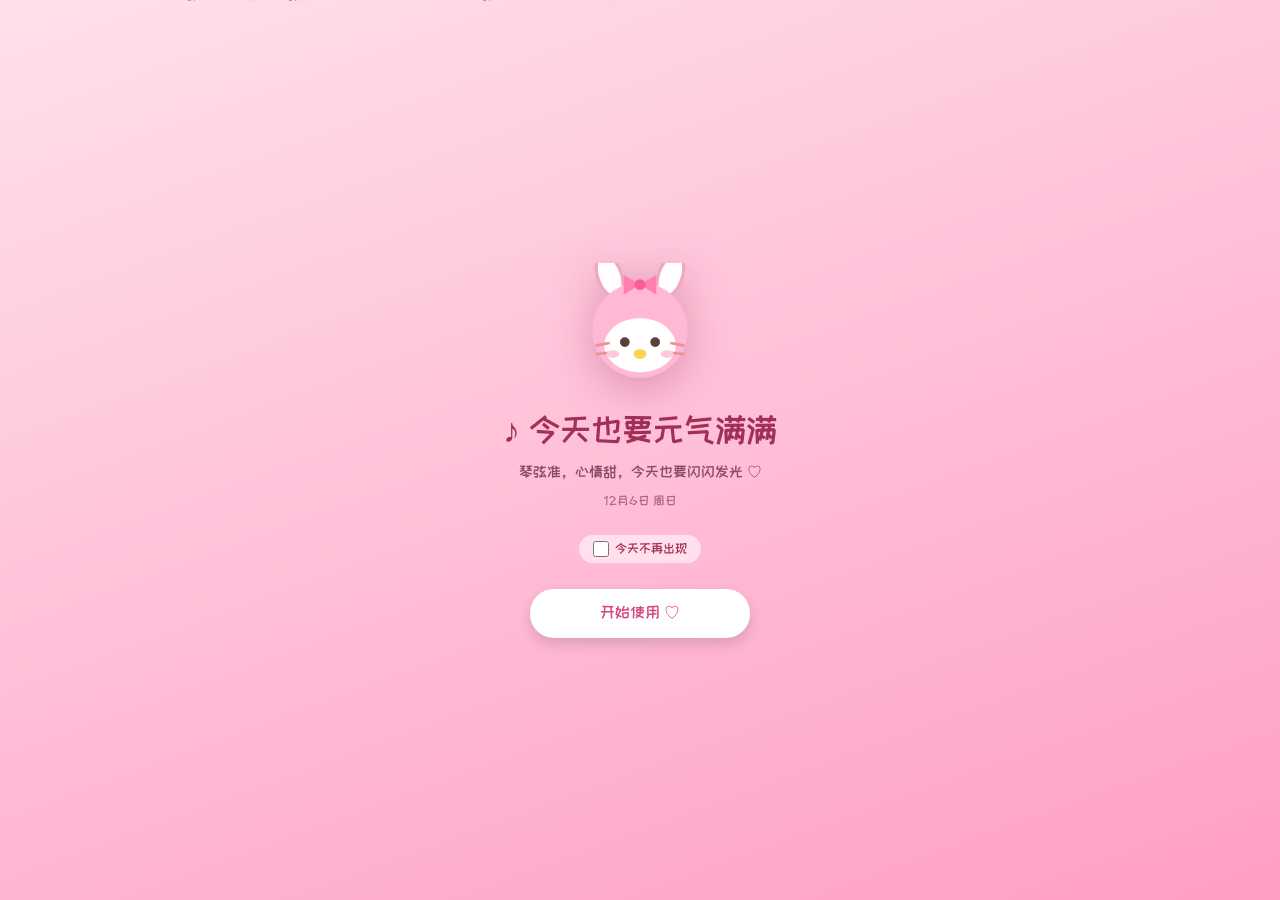
==== commit 0a744fe1: "合并并行会话对宣传板/样式的更新；保留全部体检修复" ====
--- a/app/index.html
+++ b/app/index.html
@@ -184,9 +184,10 @@
 
 <!-- ===== 弹层：学生编辑 ===== -->
 <div class="mask" id="maskStudent">
-  <div class="sheet" style="position:relative">
+  <div class="sheet sheetflex" style="position:relative">
     <button class="close" data-close="maskStudent">✕</button>
     <h3 id="studentFormTitle">添加学生</h3>
+    <div class="frmscroll">
     <div class="frm">
       <div><label>名字</label><input type="text" id="fName" placeholder="小朋友的昵称" maxlength="10"></div>
       <div><label>头像（点一个，或上传照片）</label>
@@ -216,8 +217,11 @@
       </div>
       <div><label>备注</label><textarea id="fNote" placeholder="手型要盯、家长微信是…" maxlength="60"></textarea></div>
       <div class="formerr" id="studentErr">先给小朋友起个名字吧</div>
+    </div>
+    </div>
+    <div class="savebar">
       <button class="btn big" id="btnSaveStudent">保存 ♡</button>
-      <button class="btn ghost big" id="btnDelStudent" style="display:none;color:#e05c7e">删除这个学生</button>
+      <button class="btn ghost big" id="btnDelStudent" style="display:none;color:#e05c7e">🗑️ 删除这个学生</button>
     </div>
   </div>
 </div>
--- a/app/css/app.css
+++ b/app/css/app.css
@@ -115,6 +115,20 @@
   box-shadow:0 6px 14px rgba(0,0,0,.14);transition:transform .12s,opacity .2s;
 }
 .btn:active{transform:scale(.96)}
+/* 长表单弹层：主按钮粘底，滚动时始终可点 */
+.sheet .btn.big,
+.sheet .btn.ghost.big{
+  position:sticky;
+  bottom:calc(10px + env(safe-area-inset-bottom));
+  z-index:5;
+  background:var(--accent);
+  color:var(--onaccent);
+  box-shadow:0 -2px 14px rgba(0,0,0,.14);
+}
+.sheet .btn.ghost.big{
+  background:var(--bg2);
+  margin-top:8px;
+}
 .btn.ghost{background:var(--chip);color:var(--text);box-shadow:none}
 .btn.big{width:100%;padding:14px;font-size:16px;border-radius:24px}
 .btn:disabled{opacity:.45}
@@ -312,7 +326,7 @@
 }
 @keyframes slideUp{from{transform:translateY(40%)}to{transform:none}}
 .sheet h3{font-size:17px;color:var(--text);margin-bottom:14px;text-align:center}
-.sheet .close{position:absolute;top:14px;right:16px;border:none;background:var(--chip);color:var(--text);width:28px;height:28px;border-radius:50%;font-size:13px;cursor:pointer}
+.sheet .close{position:absolute;top:12px;right:14px;width:34px;height:34px;border-radius:50%;font-size:15px;cursor:pointer;background:var(--chip);color:var(--text);border:none;z-index:6}
 .frm{display:flex;flex-direction:column;gap:11px}
 .frm label{font-size:12.5px;color:var(--sub);display:block;margin-bottom:4px}
 .frm input[type=text],.frm input[type=time],.frm input[type=number],.frm input[type=date],.frm select,.frm textarea{
@@ -320,6 +334,8 @@
   border-radius:14px;padding:10px 12px;font-size:14.5px;font-family:inherit;outline:none;
 }
 .frm textarea{resize:vertical;min-height:56px}
+/* iOS：输入字号<16px 聚焦时会强制放大页面，统一 16px 防跳动 */
+.frm input,.frm select,.frm textarea,.search input,.tsel{font-size:16px}
 .frm input:focus,.frm textarea:focus{border-color:var(--accent)}
 .emgrid{display:grid;grid-template-columns:repeat(8,1fr);gap:6px}
 .emgrid button{aspect-ratio:1;border:2px solid transparent;background:var(--card);border-radius:12px;font-size:20px;cursor:pointer}
@@ -408,3 +424,9 @@
 .pok{background:var(--accent);color:var(--onaccent);border:none;border-radius:16px;padding:7px 18px;font-size:14px;font-weight:700;cursor:pointer;flex-shrink:0;font-family:inherit}
 .pok:active{transform:scale(.96)}
 .chipgrid{max-height:170px}
+
+/* ---------- 长表单：滚动区+固定保存栏（不依赖sticky，全内核可靠） ---------- */
+.sheetflex{display:flex;flex-direction:column}
+.frmscroll{flex:1 1 auto;overflow-y:auto;min-height:0}
+.savebar{display:flex;flex-direction:column;gap:8px;padding:10px 2px 2px;border-top:1.5px dashed var(--chip)}
+.savebar .btn{position:static !important}
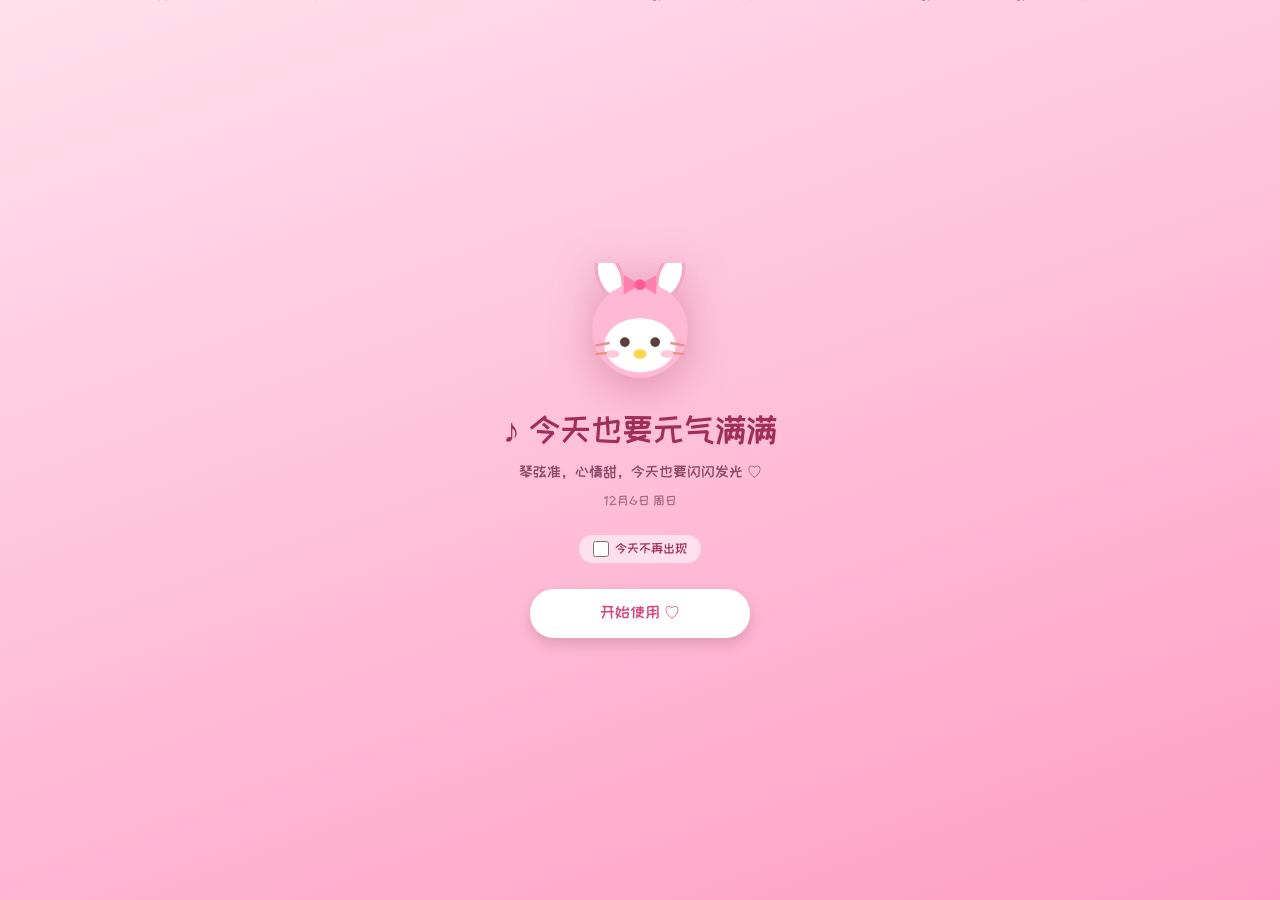
==== commit bf9452db: "时间选择器：时间块改为每5分钟一档按小时分组（216档全覆盖，9:45等任意时间一步直达），打开自动滚动到当前值；移除±5分钟按钮" ====
--- a/app/index.html
+++ b/app/index.html
@@ -443,10 +443,6 @@
     </div>
     <div class="pdisp" id="pickDisp">--:--</div>
     <div class="chipgrid" id="chipGrid"></div>
-    <div class="fine">
-      <button type="button" id="fM5">− 5 分钟</button>
-      <button type="button" id="fP5">＋ 5 分钟</button>
-    </div>
   </div>
 </div>
 
--- a/app/css/app.css
+++ b/app/css/app.css
@@ -423,7 +423,12 @@
 .pghost{background:var(--chip);color:var(--sub);border:none;border-radius:50%;width:30px;height:30px;font-size:13px;cursor:pointer;flex-shrink:0}
 .pok{background:var(--accent);color:var(--onaccent);border:none;border-radius:16px;padding:7px 18px;font-size:14px;font-weight:700;cursor:pointer;flex-shrink:0;font-family:inherit}
 .pok:active{transform:scale(.96)}
-.chipgrid{max-height:170px}
+.chipgrid{max-height:min(46dvh,420px);position:relative}
+.thour{font-size:11px;color:var(--sub);margin:8px 2px 4px;font-weight:700}
+.trow{display:grid;grid-template-columns:repeat(4,1fr);gap:5px;margin-bottom:4px}
+.tchip{border:2px solid var(--chip);background:var(--card);color:var(--text);border-radius:10px;padding:8px 0;text-align:center;font-size:12.5px;cursor:pointer;font-family:inherit}
+.tchip.on{background:var(--accent);border-color:var(--accent);color:var(--onaccent);font-weight:700}
+.tchip:active{transform:scale(.94)}
 
 /* ---------- 长表单：滚动区+固定保存栏（不依赖sticky，全内核可靠） ---------- */
 .sheetflex{display:flex;flex-direction:column}
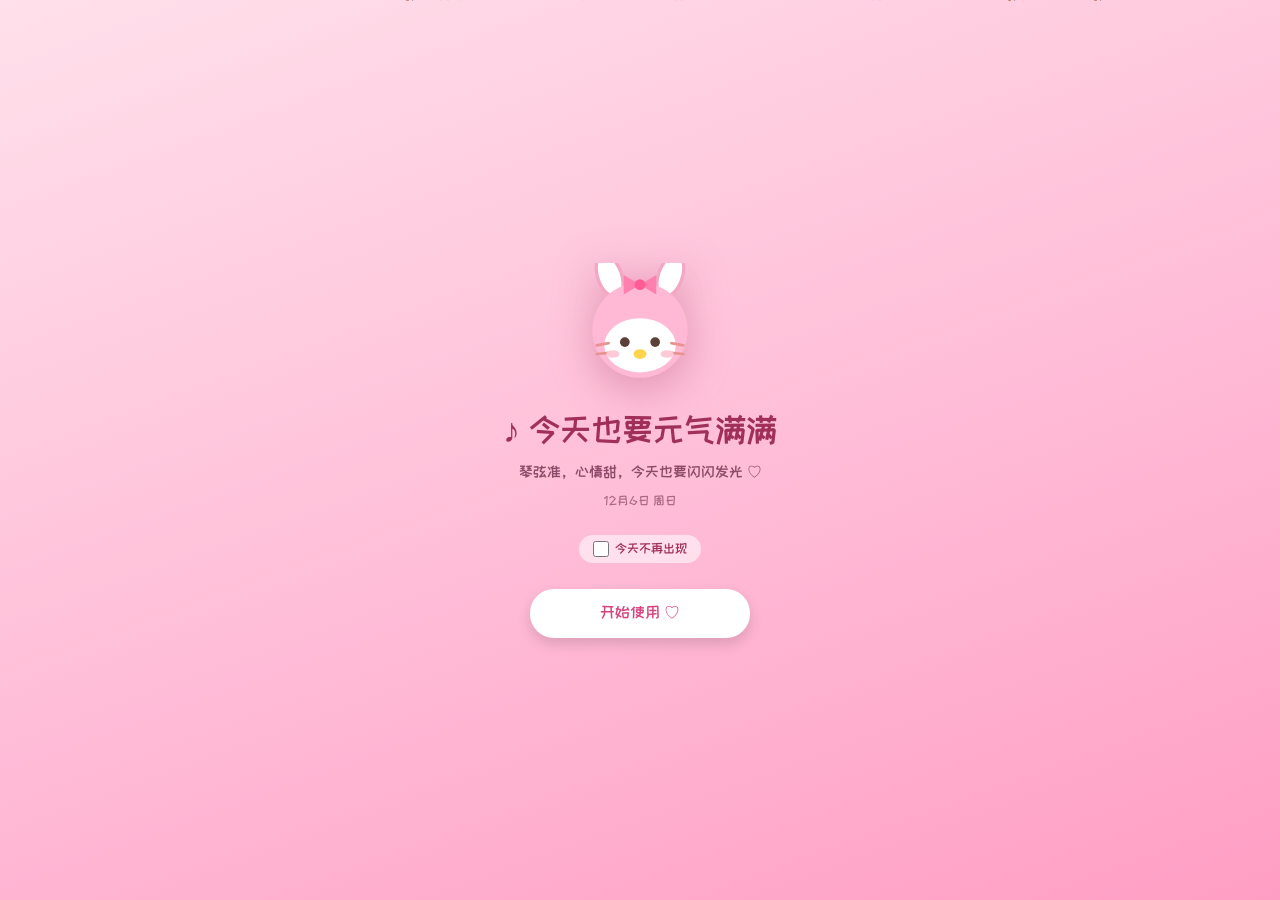
==== commit 3db93c4f: "时间选择器回调退：保留半小时块+±5分钟微调（手机拉动条难用的原方案）；非常规时间在面板给出±5微调提示" ====
--- a/app/index.html
+++ b/app/index.html
@@ -443,6 +443,10 @@
     </div>
     <div class="pdisp" id="pickDisp">--:--</div>
     <div class="chipgrid" id="chipGrid"></div>
+    <div class="fine">
+      <button type="button" id="fM5">− 5 分钟</button>
+      <button type="button" id="fP5">＋ 5 分钟</button>
+    </div>
   </div>
 </div>
 
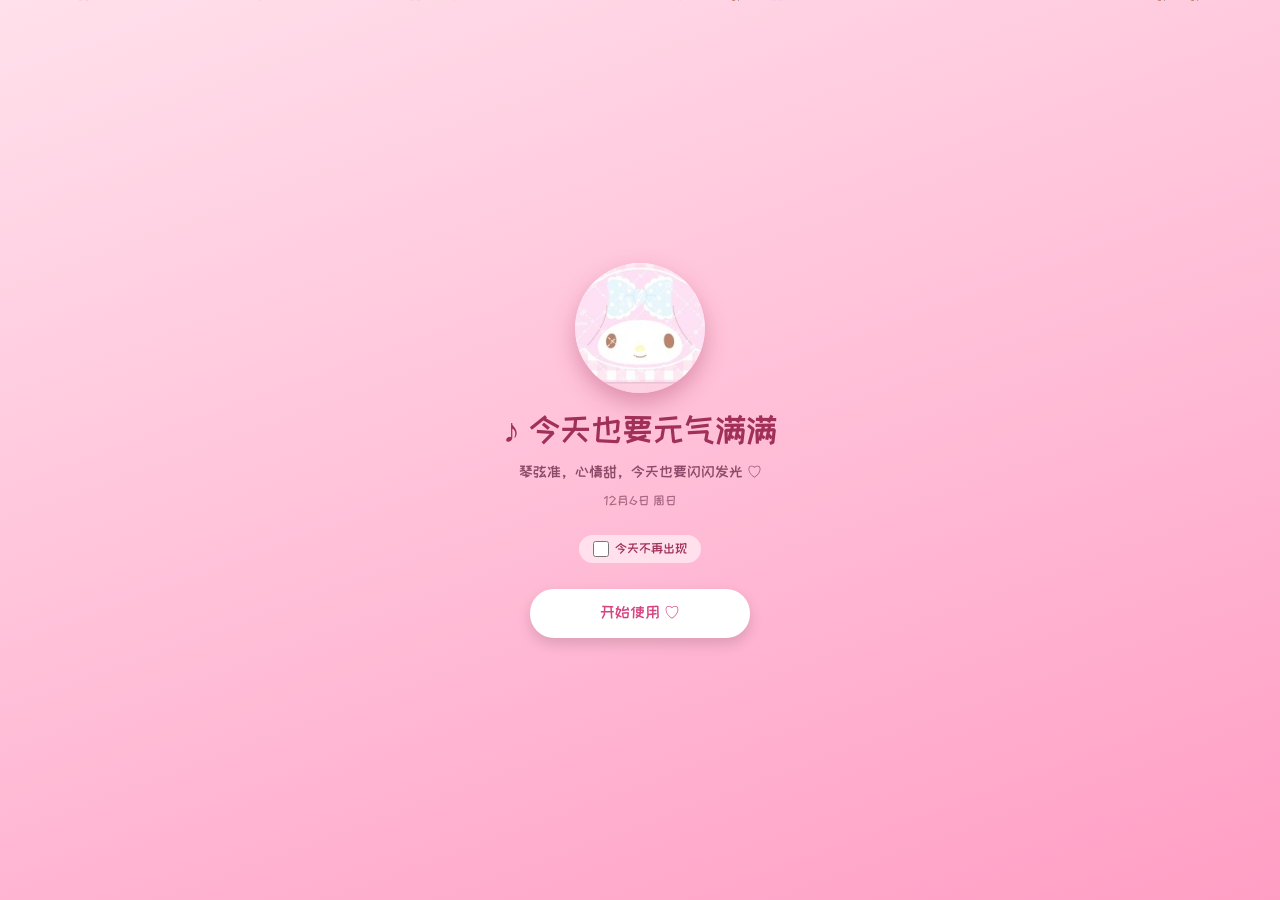
==== commit 1f8e5f42: "开屏页也换官方形象：手绘美乐蒂 SVG 替换为 face_*.jpg 官方头像（圆形 130px，跟随当前主题角色），sw bump v19" ====
--- a/app/index.html
+++ b/app/index.html
@@ -452,20 +452,7 @@
 
 <!-- ===== 生日彩蛋 ===== -->
 <div id="splash">
-  <svg class="mel" viewBox="0 0 120 120">
-    <ellipse cx="32" cy="12" rx="11" ry="20" fill="#fff" stroke="#f3a7c3" stroke-width="3" transform="rotate(-20 32 12)"/>
-    <ellipse cx="88" cy="12" rx="11" ry="20" fill="#fff" stroke="#f3a7c3" stroke-width="3" transform="rotate(20 88 12)"/>
-    <circle cx="60" cy="62" r="44" fill="#ffb9d4"/>
-    <ellipse cx="60" cy="76" rx="33" ry="25" fill="#fff"/>
-    <circle cx="46" cy="73" r="4.5" fill="#5b4037"/><circle cx="74" cy="73" r="4.5" fill="#5b4037"/>
-    <ellipse cx="60" cy="84" rx="6" ry="4.5" fill="#ffd44d"/>
-    <g stroke="#e8938f" stroke-width="2.5" stroke-linecap="round">
-      <line x1="20" y1="76" x2="31" y2="74"/><line x1="20" y1="84" x2="31" y2="83"/>
-      <line x1="100" y1="76" x2="89" y2="74"/><line x1="100" y1="84" x2="89" y2="83"/>
-    </g>
-    <ellipse cx="35" cy="84" rx="6" ry="3.5" fill="#ffc9d8"/><ellipse cx="85" cy="84" rx="6" ry="3.5" fill="#ffc9d8"/>
-    <g transform="translate(60 20)"><path d="M0 0 L-15 -9 L-15 9 Z" fill="#ff7fae"/><path d="M0 0 L15 -9 L15 9 Z" fill="#ff7fae"/><circle r="5" fill="#ff5c96"/></g>
-  </svg>
+  <img class="mel" id="splashFace" src="assets/face_melody.jpg" alt="角色">
   <h2 id="splashTitle">🎂 生日快乐</h2>
   <p id="splashText">愿新的一岁，<br>琴声和日子都甜甜的 ♡<br><span style="font-size:12.5px;opacity:.75">—— 这个小课表，是给你的一份小心意</span></p>
   <label class="splash-skip"><input type="checkbox" id="splashSkip"> 今天不再出现</label>
--- a/app/css/app.css
+++ b/app/css/app.css
@@ -378,7 +378,7 @@
 .emptybox .btn{margin:0 5px}
 
 /* ---------- 生日彩蛋 ---------- */
-#splash{position:fixed;inset:0;z-index:99;background:linear-gradient(160deg,#ffe0eb,#ffb9d4 60%,#ff9ec4);
+#splash{position:fixed;inset:0;z-index:45;background:linear-gradient(160deg,#ffe0eb,#ffb9d4 60%,#ff9ec4);
   display:none;flex-direction:column;align-items:center;justify-content:center;text-align:center;padding:30px}
 #splash.on{display:flex}
 #splash h2{font-size:34px;color:#a03058;margin:18px 0 8px;font-weight:400}
@@ -386,7 +386,7 @@
 .splash-skip{display:inline-flex;align-items:center;gap:6px;margin-top:20px;color:#a03058;font-size:13px;background:rgba(255,255,255,.55);border-radius:18px;padding:6px 14px;cursor:pointer;user-select:none}
 .splash-skip input{width:16px;height:16px;accent-color:#d64580}
 #splash .btn{margin-top:26px;background:#fff;color:#d64580}
-#splash .mel{width:130px;height:130px;filter:drop-shadow(0 10px 22px rgba(160,48,88,.35));animation:floaty 3s ease-in-out infinite}
+#splash .mel{width:130px;height:130px;border-radius:50%;object-fit:cover;box-shadow:0 10px 22px rgba(160,48,88,.35);animation:floaty 3s ease-in-out infinite}
 @keyframes floaty{0%,100%{transform:translateY(0)}50%{transform:translateY(-10px)}}
 .confetti{position:absolute;top:-20px;font-size:18px;animation:fall linear infinite;opacity:.85}
 @keyframes fall{to{transform:translateY(110dvh) rotate(340deg)}}
@@ -435,3 +435,43 @@
 .frmscroll{flex:1 1 auto;overflow-y:auto;min-height:0}
 .savebar{display:flex;flex-direction:column;gap:8px;padding:10px 2px 2px;border-top:1.5px dashed var(--chip)}
 .savebar .btn{position:static !important}
+
+/* ---------- 周网格 v2：时长感知 + 背靠背无缝 + 一屏自适应 ---------- */
+.ghead2{display:flex;margin:0 0 6px}
+.gts{width:38px;flex-shrink:0}
+.gdayh{flex:1;text-align:center;font-size:11px;color:var(--sub)}
+.gdayh b{display:block;font-size:12.5px;color:var(--text)}
+.gdayh.today{color:var(--accent)}
+.gdayh.today b{color:var(--accent)}
+.gwrap{position:relative;margin-top:4px}
+.gtl{position:absolute;left:0;top:0;bottom:0;width:38px}
+.gtl .gmark{position:absolute;right:4px;font-size:9.5px;color:var(--sub);transform:translateY(-5px)}
+.gdays{position:absolute;left:40px;right:0;top:0;bottom:0;display:flex}
+.gday{flex:1;position:relative;border-left:1px solid color-mix(in srgb, var(--chip) 55%, transparent)}
+.gday.today{background:color-mix(in srgb, var(--accent) 8%, transparent)}
+.gblk{position:absolute;border:none;border-radius:10px;padding:3px 6px;text-align:left;font-family:inherit;cursor:pointer;overflow:hidden;color:#5c3a4a;box-shadow:0 2px 8px rgba(150,100,125,.18)}
+.gblk b{display:block;font-size:11.5px;white-space:nowrap;overflow:hidden;text-overflow:ellipsis}
+.gblk i{display:block;font-style:normal;font-size:9.5px;opacity:.8;white-space:nowrap;overflow:hidden;text-overflow:ellipsis}
+.gblk.orch{background:#ece3f8;color:#5d4a7d}
+.gblk.done{opacity:.5}
+.gblk.pend{border-style:dashed}
+
+/* ---------- 日历式周课表（v2） ---------- */
+.tthead{display:flex;margin:0 0 4px}
+.tt-sp{width:34px;flex-shrink:0}
+.tt-dh{flex:1;text-align:center;font-size:10.5px;color:var(--sub)}
+.tt-dh b{display:block;font-size:12px;color:var(--text)}
+.tt-dh.today{color:var(--accent)}
+.tt-dh.today b{color:var(--accent)}
+.tt-body{position:relative;margin-top:4px}
+.tt-hl{position:absolute;left:0;font-size:9px;color:var(--sub);transform:translateY(-50%)}
+.tt-hline{position:absolute;left:36px;right:0;border-top:1px dashed rgba(150,100,125,.18);pointer-events:none}
+/* ---------- 日历式表格：列分割 + 块定位（此前缺失导致塌成列表） ---------- */
+.tt-cols{position:absolute;left:34px;right:0;top:0;bottom:0;display:flex}
+.tt-col{flex:1;position:relative;border-left:1px solid rgba(150,100,125,.15);min-width:0}
+.tt-col.today{background:rgba(255,143,179,.08)}
+.tte{position:absolute;border:none;border-radius:8px;padding:2px 4px;text-align:left;font-family:inherit;cursor:pointer;overflow:hidden;color:#5c3a4a;box-shadow:0 1px 4px rgba(150,100,125,.2)}
+.tte b{display:block;font-size:10.5px;line-height:1.25;white-space:nowrap;overflow:hidden;text-overflow:ellipsis}
+.tte i{display:block;font-style:normal;font-size:8.5px;opacity:.75;white-space:nowrap;overflow:hidden;text-overflow:ellipsis}
+.tte.done{opacity:.55}
+.tte .nt{display:block;font-style:normal;font-size:8.5px;text-decoration:none;opacity:.85;white-space:nowrap;overflow:hidden;text-overflow:ellipsis}
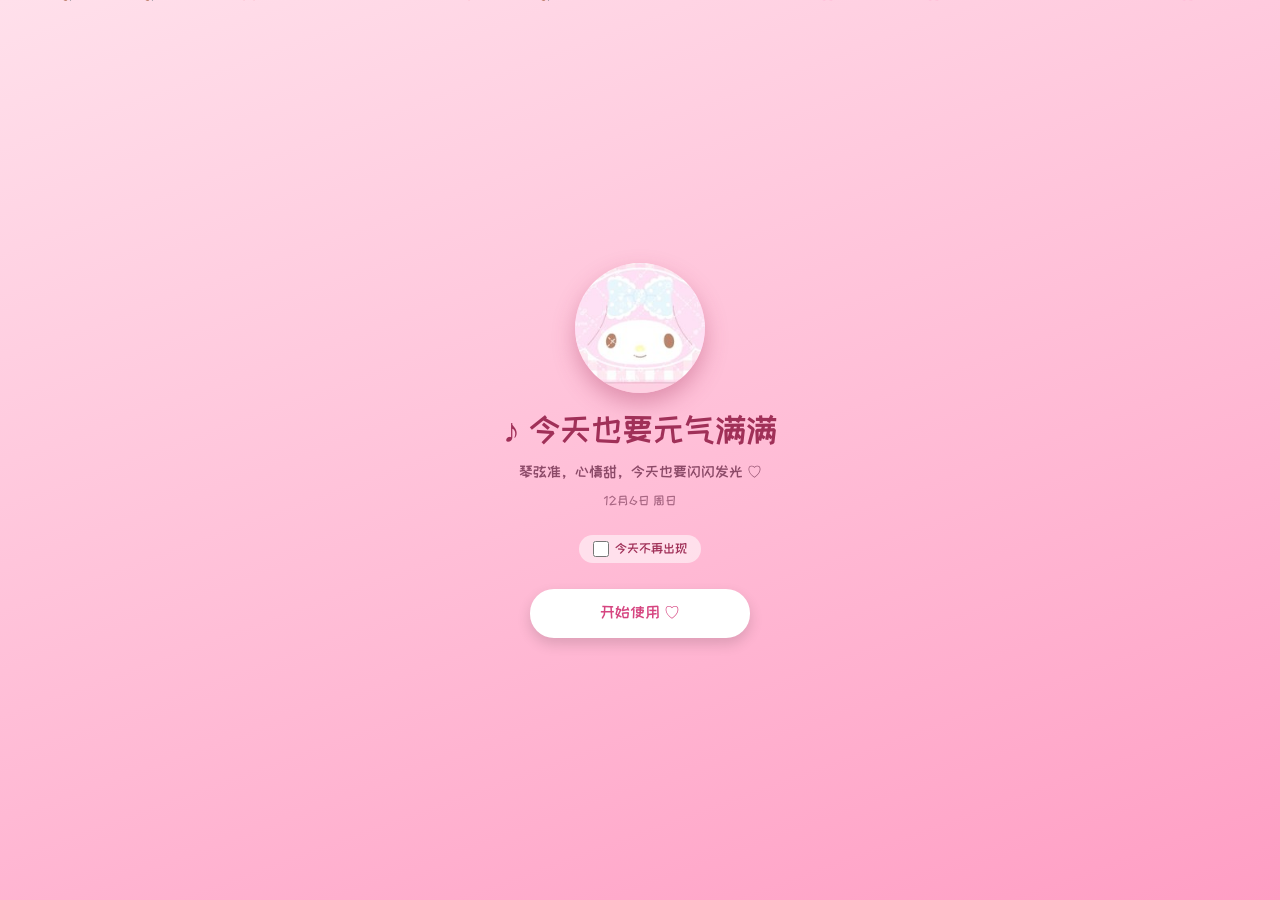
==== commit 6bfe6196: "周课表网格改版为方案B日程视图（用户选型）：按天分区+粘性日期头+今日高亮+进页自动滚到今天；课卡复用今日页 lrow（彩色左边条/时间/头像/曲目/地点/备注完整信息）；删除旧时间网格渲染与样式，网" ====
--- a/app/index.html
+++ b/app/index.html
@@ -56,7 +56,7 @@
         <div class="vtoggle">
           <button id="vHol" title="假期">🏖️</button>
           <button id="vList" class="on" title="列表">📋</button>
-          <button id="vGrid" title="网格">▦</button>
+          <button id="vGrid" title="日程">🗓️</button>
         </div>
       </div>
       <div id="weekList"></div>
--- a/app/css/app.css
+++ b/app/css/app.css
@@ -456,22 +456,13 @@
 .gblk.done{opacity:.5}
 .gblk.pend{border-style:dashed}
 
-/* ---------- 日历式周课表（v2） ---------- */
-.tthead{display:flex;margin:0 0 4px}
-.tt-sp{width:34px;flex-shrink:0}
-.tt-dh{flex:1;text-align:center;font-size:10.5px;color:var(--sub)}
-.tt-dh b{display:block;font-size:12px;color:var(--text)}
-.tt-dh.today{color:var(--accent)}
-.tt-dh.today b{color:var(--accent)}
-.tt-body{position:relative;margin-top:4px}
-.tt-hl{position:absolute;left:0;font-size:9px;color:var(--sub);transform:translateY(-50%)}
-.tt-hline{position:absolute;left:36px;right:0;border-top:1px dashed rgba(150,100,125,.18);pointer-events:none}
-/* ---------- 日历式表格：列分割 + 块定位（此前缺失导致塌成列表） ---------- */
-.tt-cols{position:absolute;left:34px;right:0;top:0;bottom:0;display:flex}
-.tt-col{flex:1;position:relative;border-left:1px solid rgba(150,100,125,.15);min-width:0}
-.tt-col.today{background:rgba(255,143,179,.08)}
-.tte{position:absolute;border:none;border-radius:8px;padding:2px 4px;text-align:left;font-family:inherit;cursor:pointer;overflow:hidden;color:#5c3a4a;box-shadow:0 1px 4px rgba(150,100,125,.2)}
-.tte b{display:block;font-size:10.5px;line-height:1.25;white-space:nowrap;overflow:hidden;text-overflow:ellipsis}
-.tte i{display:block;font-style:normal;font-size:8.5px;opacity:.75;white-space:nowrap;overflow:hidden;text-overflow:ellipsis}
-.tte.done{opacity:.55}
-.tte .nt{display:block;font-style:normal;font-size:8.5px;text-decoration:none;opacity:.85;white-space:nowrap;overflow:hidden;text-overflow:ellipsis}
+/* ---------- 周课表·日程式（iOS 日历列表：按天分区 + 彩条课卡） ---------- */
+.agDay{margin-bottom:4px}
+.agHead{display:flex;align-items:center;gap:7px;padding:9px 13px;background:var(--card);border-radius:14px;box-shadow:0 3px 8px rgba(150,100,125,.06);position:sticky;top:6px;z-index:2}
+.agHead b{font-size:13.5px;color:var(--text)}
+.agHead span{font-size:11.5px;color:var(--sub)}
+.agHead.today b,.agHead.today span{color:var(--accent)}
+.agHead .agn{margin-left:auto;font-size:10.5px}
+.agHead .addbtn{margin-left:4px}
+.agDay .lrow{margin-top:7px}
+.agEmpty{padding:10px 14px;color:var(--sub);font-size:12px}
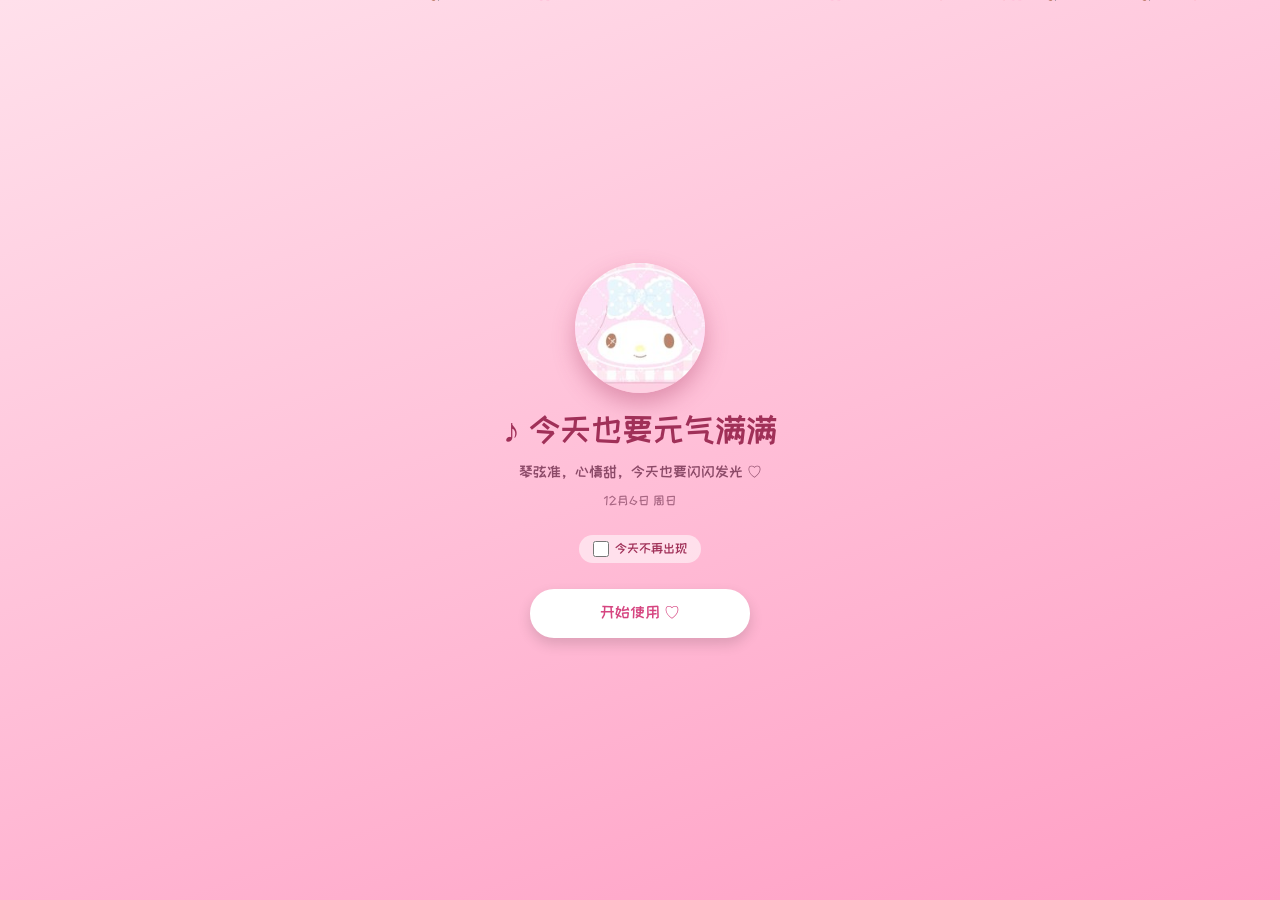
==== commit fd5f73da: "v24 迭代（自选 5 项）：①云端历史快照——服务器保留最近20版，新 /api/history 接口+设置页云端历史弹层（预览/一键合并恢复，误删自救）②家长版账单长图（canvas 主题风渲染，" ====
--- a/app/index.html
+++ b/app/index.html
@@ -166,6 +166,9 @@
           <button class="btn ghost" id="btnSyncUp">⬆️ 上传</button>
           <button class="btn ghost" id="btnSyncDown">⬇️ 下载合并</button>
         </div>
+        <div class="datarow">
+          <button class="btn ghost" id="btnSyncHist">🕘 云端历史（最近 20 版）</button>
+        </div>
         <div class="thint" id="syncHint">数据存在本机；配好云同步后，改任何内容都会自动同步到另一台手机 ♡</div>
       </div>
       <div class="thint" id="aboutLine">秋秋课表 · 一个装着爱的小课表 ♡</div>
@@ -239,6 +242,7 @@
       <button class="btn ghost" id="btnLeave">🏖️ 今天请假</button>
       <button class="btn ghost" id="btnCancelStatus">↩️ 撤销打卡状态</button>
       <button class="btn ghost" id="btnResched" style="display:none">📅 改期（选新日期时间）</button>
+      <button class="btn ghost" id="btnMakeup" style="display:none">🔍 找空档补课</button>
       <button class="btn ghost" id="btnConfirm" style="display:none">✅ 确认已约（家长已确认）</button>
       <button class="btn ghost" id="btnEditEvent" style="display:none">✏️ 改期 / 编辑</button>
       <button class="btn ghost" id="btnDelExtra" style="color:#e05c7e;display:none">🗑️ 删除这节加课</button>
@@ -421,6 +425,29 @@
         <h3 id="billTitle">📊 本月账单</h3>
         <div id="billBody"></div>
         <button class="btn big" id="btnBillCopy" style="margin-top:12px">📋 复制账单文本</button>
+        <button class="btn ghost" id="btnBillImg" style="margin-top:8px">🖼️ 生成图片（长按可保存发家长）</button>
+        <div id="billImgWrap" style="margin-top:8px"></div>
+      </div>
+    </div>
+
+<!-- ===== 弹层：云端历史 ===== -->
+    <div class="mask" id="maskHist">
+      <div class="sheet" style="position:relative">
+        <button class="close" data-close="maskHist">✕</button>
+        <h3>🕘 云端历史（最近 20 版）</h3>
+        <div class="thint">每一点改动都会留档。误删/误同步了？选一版看看，能找回 ♡</div>
+        <div id="histList" style="max-height:46vh;overflow:auto;margin-top:8px"></div>
+        <div id="histPreview" style="display:none;margin-top:10px"></div>
+      </div>
+    </div>
+
+<!-- ===== 弹层：找空档补课 ===== -->
+    <div class="mask" id="maskMakeup">
+      <div class="sheet" style="position:relative">
+        <button class="close" data-close="maskMakeup">✕</button>
+        <h3 id="makeupTitle">🔍 空档 suggestions</h3>
+        <div class="thint" id="makeupSub"></div>
+        <div id="makeupList" style="max-height:52vh;overflow:auto;margin-top:8px"></div>
       </div>
     </div>
 
--- a/app/css/app.css
+++ b/app/css/app.css
@@ -466,3 +466,10 @@
 .agHead .addbtn{margin-left:4px}
 .agDay .lrow{margin-top:7px}
 .agEmpty{padding:10px 14px;color:var(--sub);font-size:12px}
+
+/* ---------- 云端历史 / 补课建议 通用行 ---------- */
+.histrow{display:flex;align-items:center;gap:8px;width:100%;text-align:left;padding:11px 13px;margin-bottom:6px;border:none;border-radius:14px;background:var(--card);box-shadow:0 2px 8px rgba(150,100,125,.08);font-family:inherit;cursor:pointer}
+.histrow b{font-size:13.5px;color:var(--text)}
+.histrow span{font-size:11.5px;color:var(--sub)}
+.histrow .hsize{margin-left:auto}
+.histrow .hbtn{font-size:11.5px;color:var(--onaccent);background:var(--accent);border-radius:12px;padding:4px 10px}
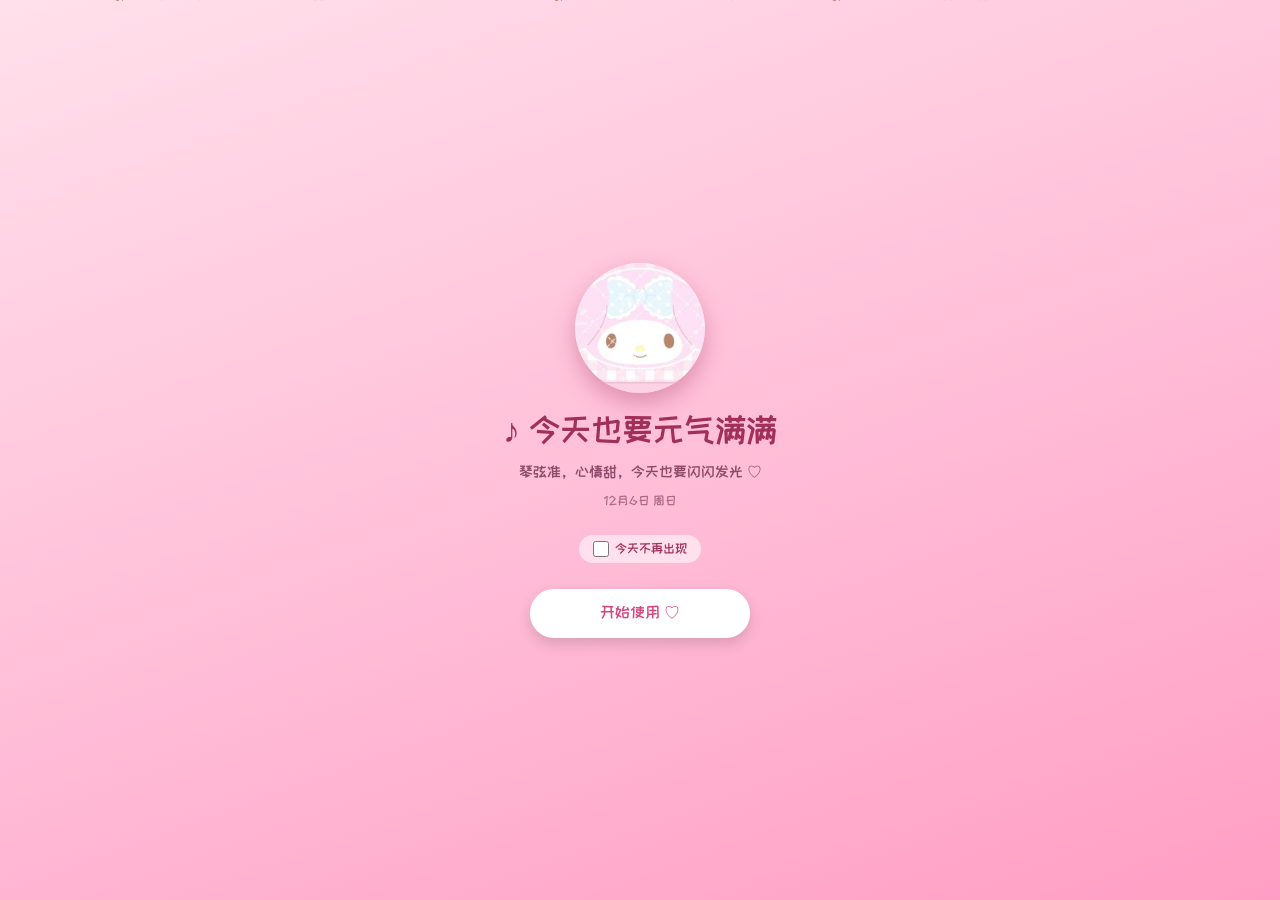
==== commit 7b207d48: "v25 技术革新版（51 天回顾）：①iOS 原生开屏图——7 档主流机型渐变+官方美乐蒂头像，告别启动白屏闪 ②manifest 升级——长按图标快捷方式（今日/周课表/音叉/账单）+深链路由 +d" ====
--- a/app/index.html
+++ b/app/index.html
@@ -9,6 +9,13 @@
 <meta name="apple-mobile-web-app-title" content="秋秋课表">
 <meta name="theme-color" content="#ffe6ef">
 <link rel="apple-touch-icon" href="assets/icon-180.png?v=2">
+<link rel="apple-touch-startup-image" media="(device-width: 375px) and (device-height: 667px) and (-webkit-device-pixel-ratio: 2)" href="assets/splash-750x1334.jpg">
+<link rel="apple-touch-startup-image" media="(device-width: 390px) and (device-height: 844px) and (-webkit-device-pixel-ratio: 3)" href="assets/splash-1170x2532.jpg">
+<link rel="apple-touch-startup-image" media="(device-width: 393px) and (device-height: 852px) and (-webkit-device-pixel-ratio: 3)" href="assets/splash-1179x2556.jpg">
+<link rel="apple-touch-startup-image" media="(device-width: 430px) and (device-height: 932px) and (-webkit-device-pixel-ratio: 3)" href="assets/splash-1290x2796.jpg">
+<link rel="apple-touch-startup-image" media="(device-width: 402px) and (device-height: 874px) and (-webkit-device-pixel-ratio: 3)" href="assets/splash-1206x2622.jpg">
+<link rel="apple-touch-startup-image" media="(device-width: 440px) and (device-height: 956px) and (-webkit-device-pixel-ratio: 3)" href="assets/splash-1320x2868.jpg">
+<link rel="apple-touch-startup-image" media="(device-width: 820px) and (device-height: 1180px) and (-webkit-device-pixel-ratio: 2)" href="assets/splash-1640x2360.jpg">
 <link rel="icon" href="assets/icon-192.png?v=2">
 <link rel="manifest" href="manifest.json">
 <title>秋秋课表 🎻</title>
@@ -403,6 +410,8 @@
       <input type="file" id="impFile" accept="image/*" style="width:100%;font-size:13px"></div>
       <div><label>智谱 API Key（图片识别需要，只存在本机）</label>
       <input type="text" id="aiKey" placeholder="粘贴你的智谱 Key" autocomplete="off"></div>
+      <div><label>识别模型（可选，留空用默认 glm-4v-flash，可填新一代如 glm-4.6v）</label>
+      <input type="text" id="aiModel" placeholder="glm-4v-flash" autocomplete="off"></div>
       <button class="btn big" id="btnAiParse">🤖 识别这张截图</button>
       <div class="thint">走 AI 识别，免费模型（glm-4v-flash）；不想配 Key 就用左边的粘贴文本</div>
     </div>
